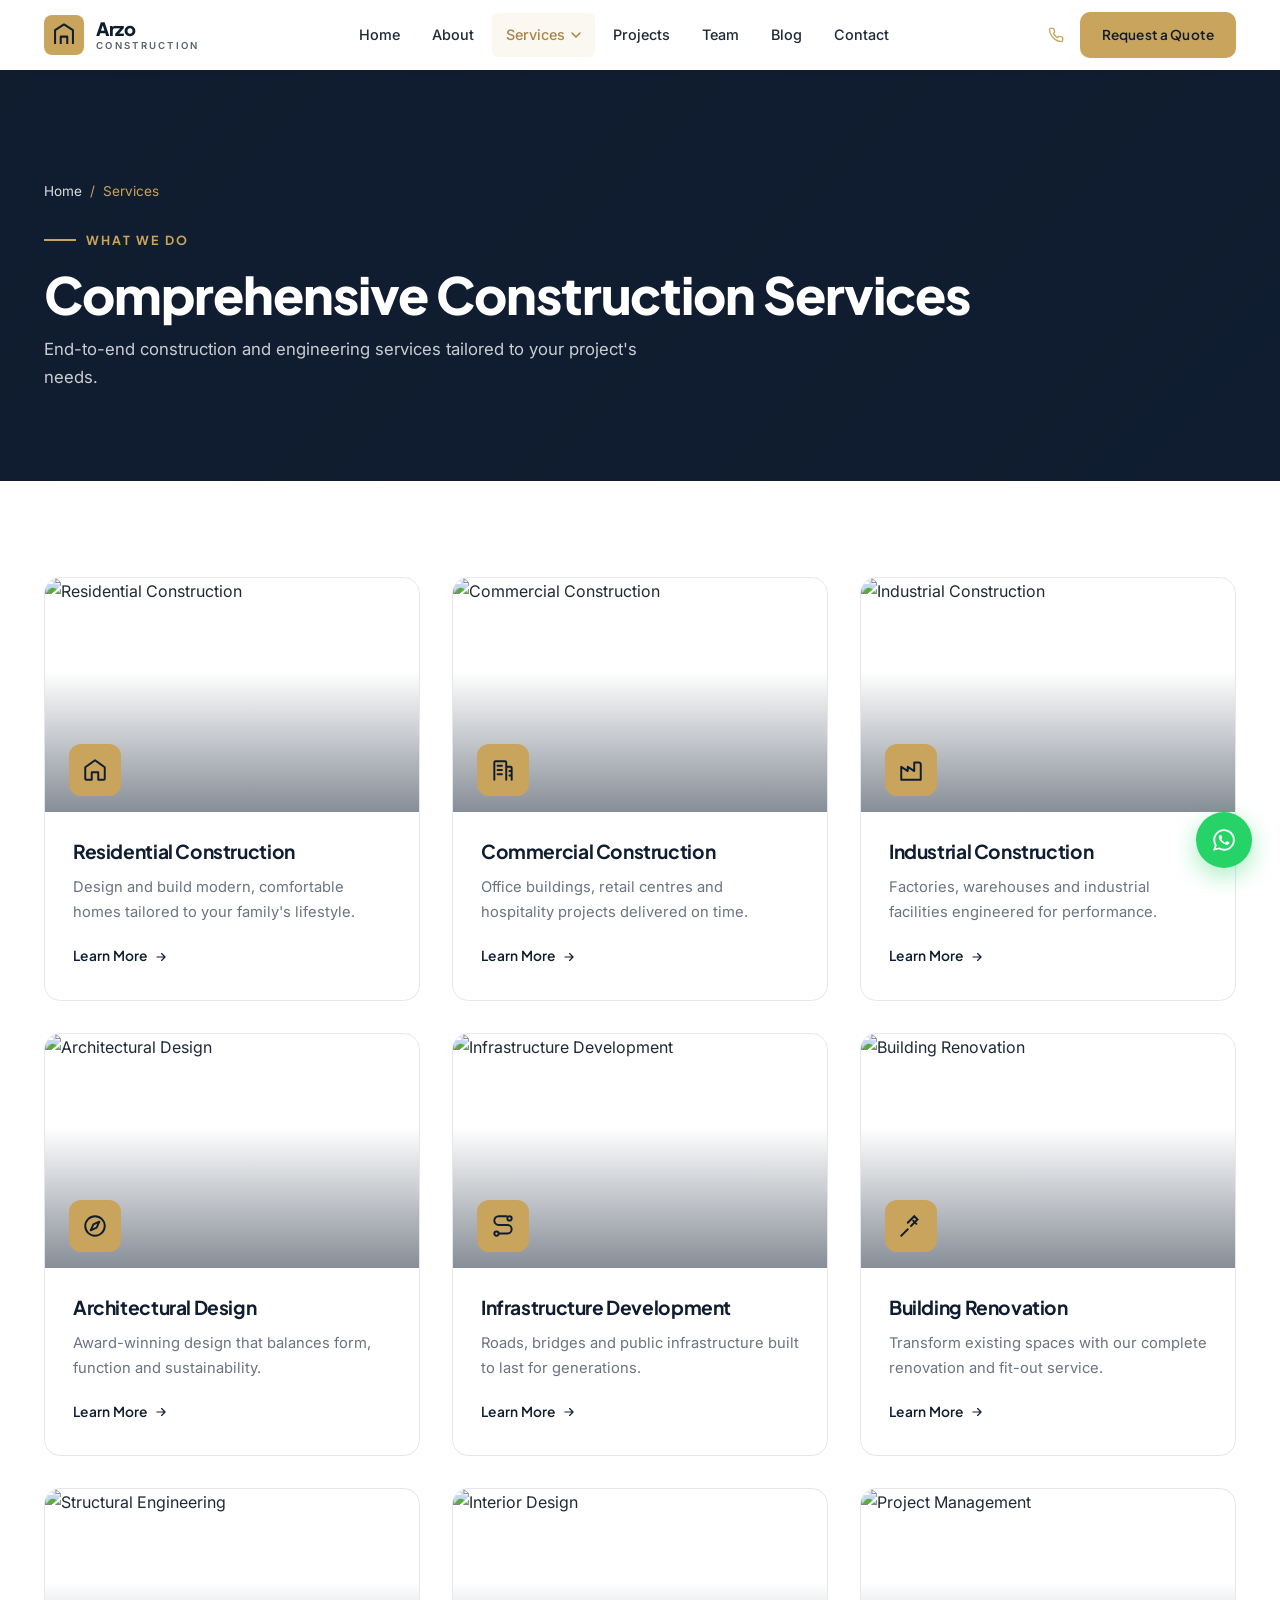
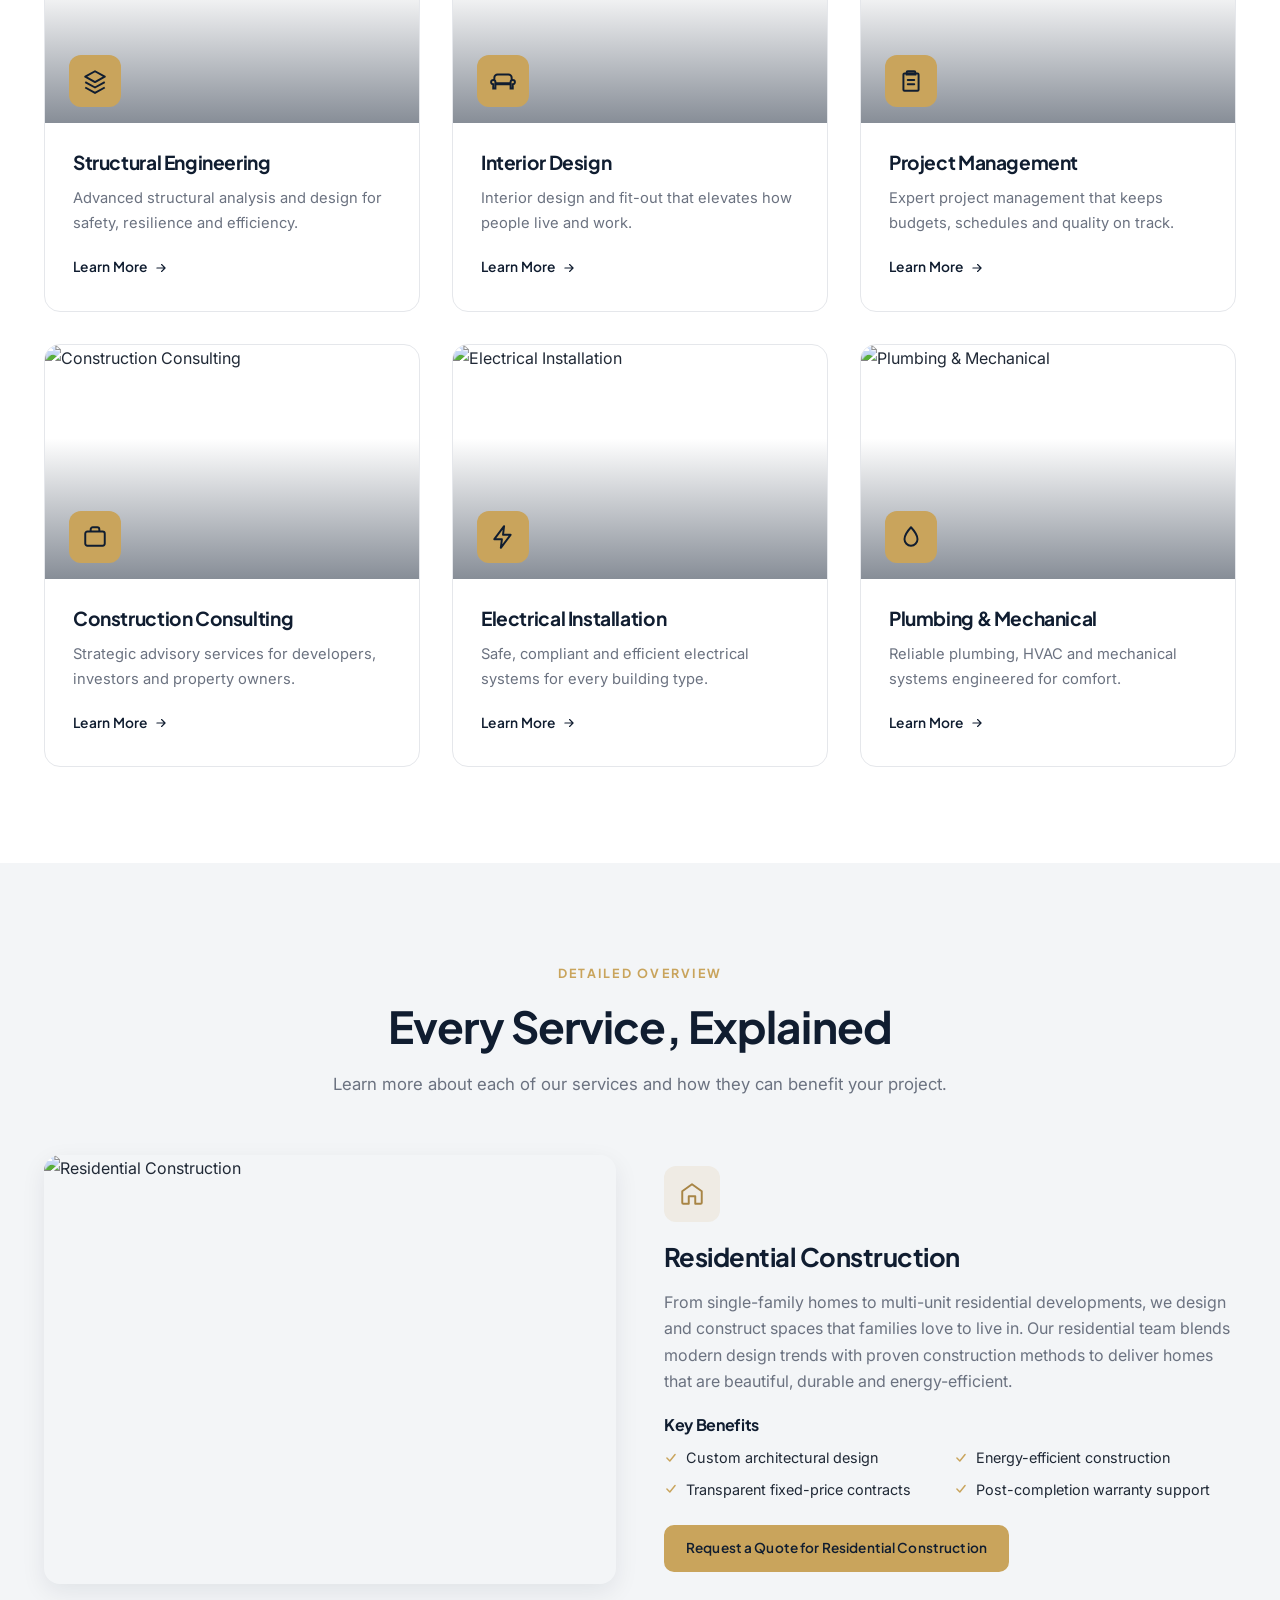
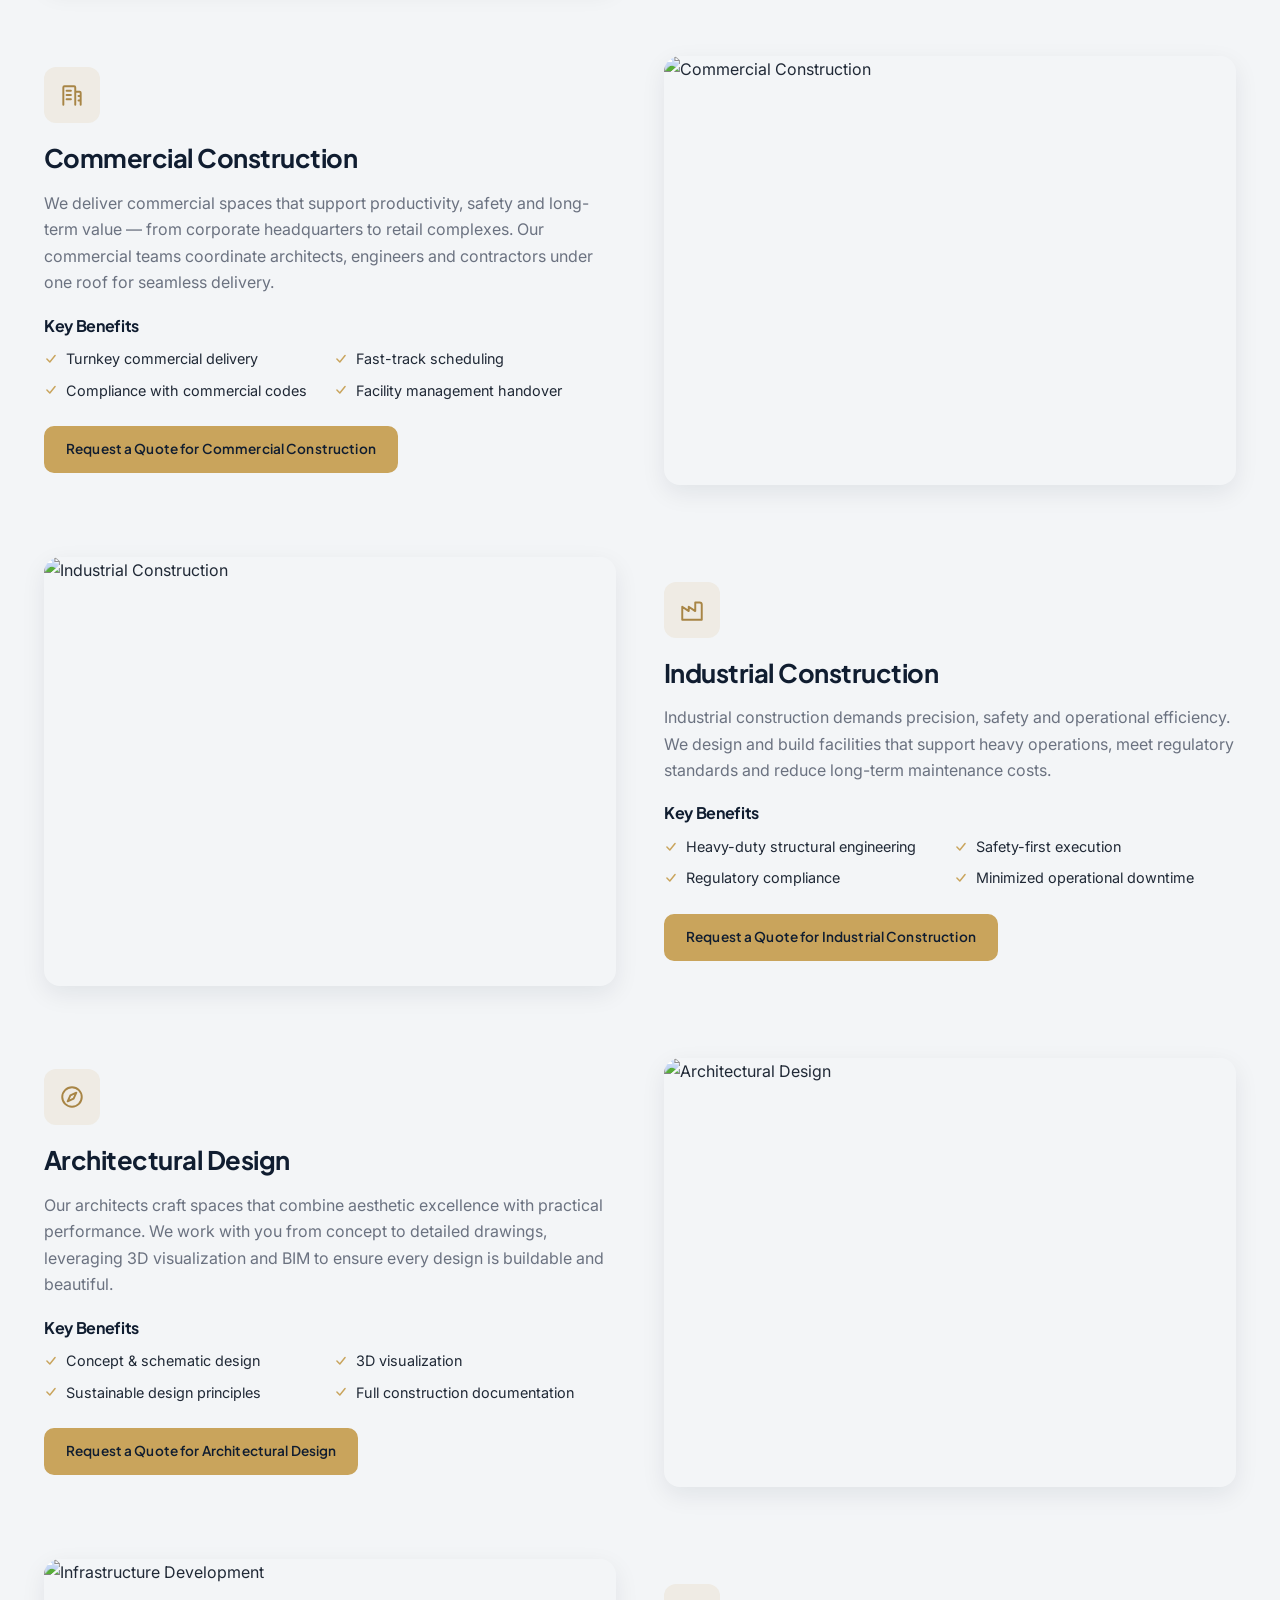
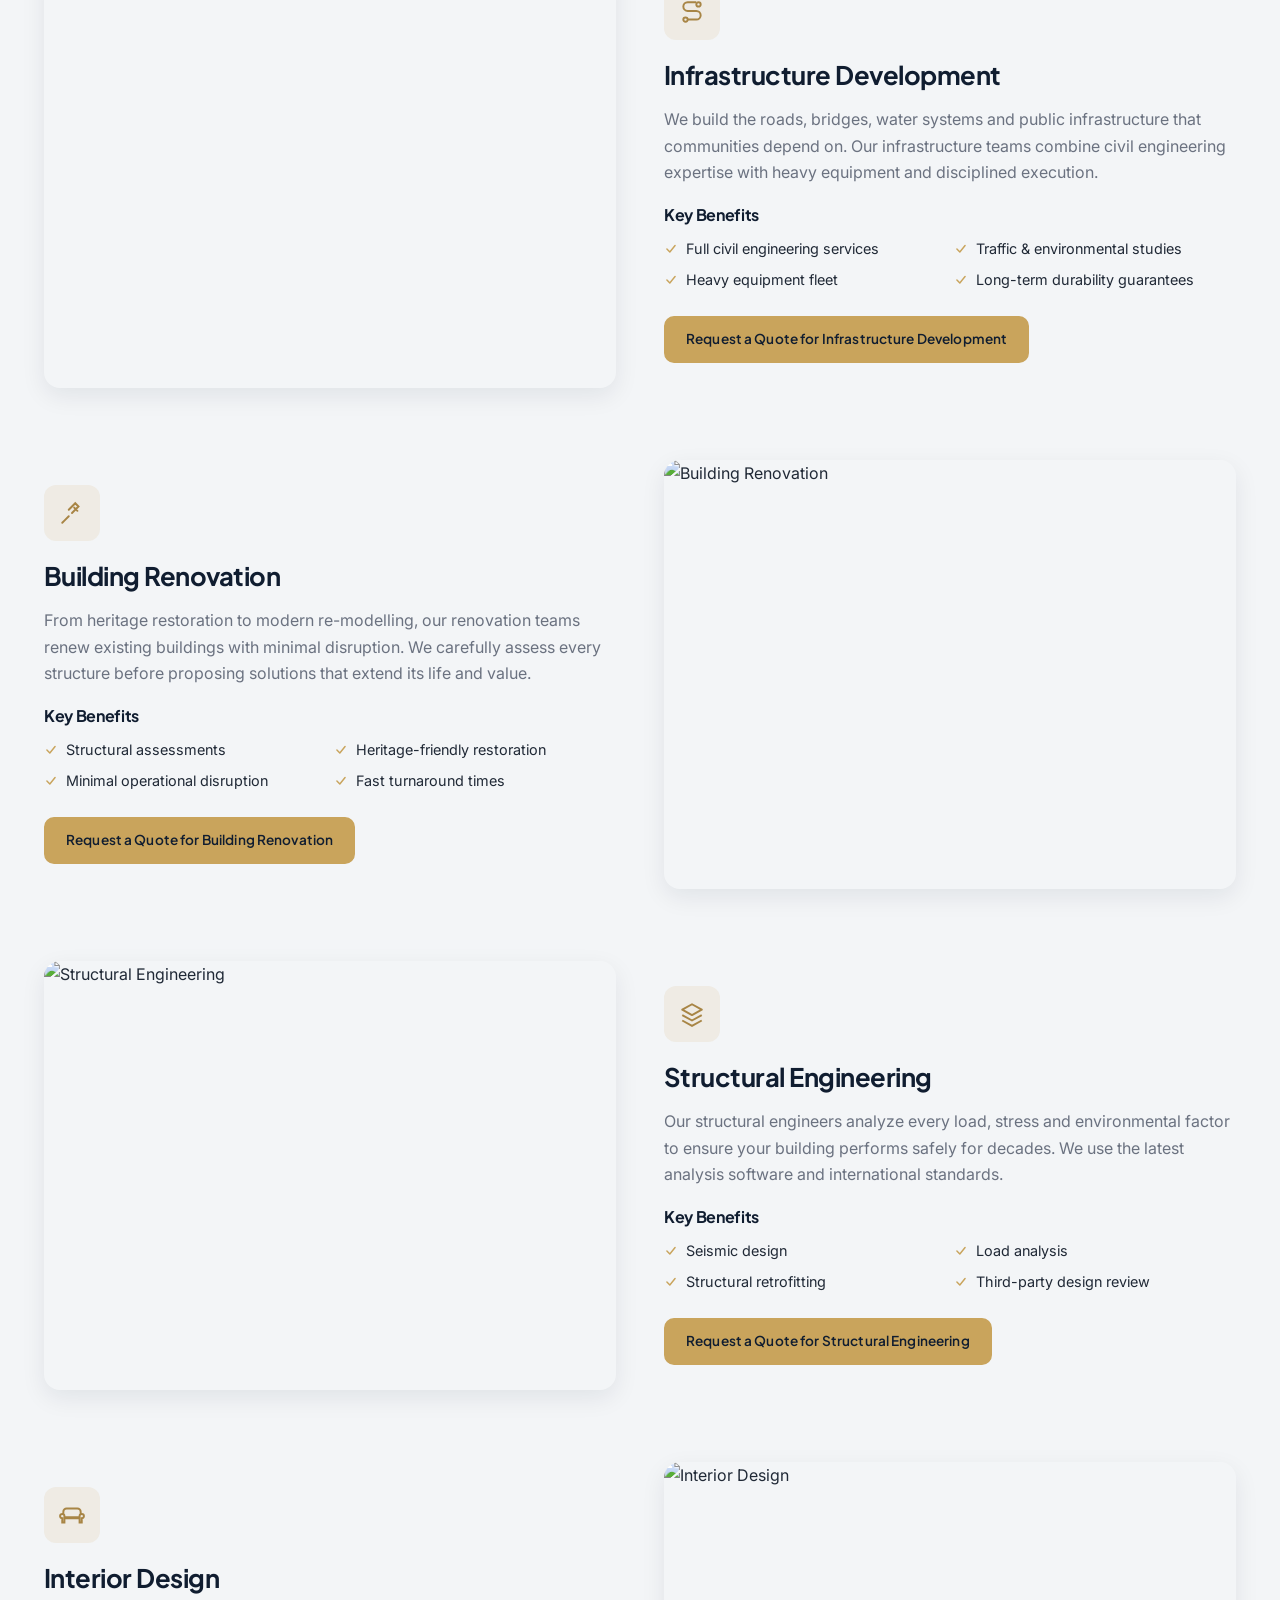
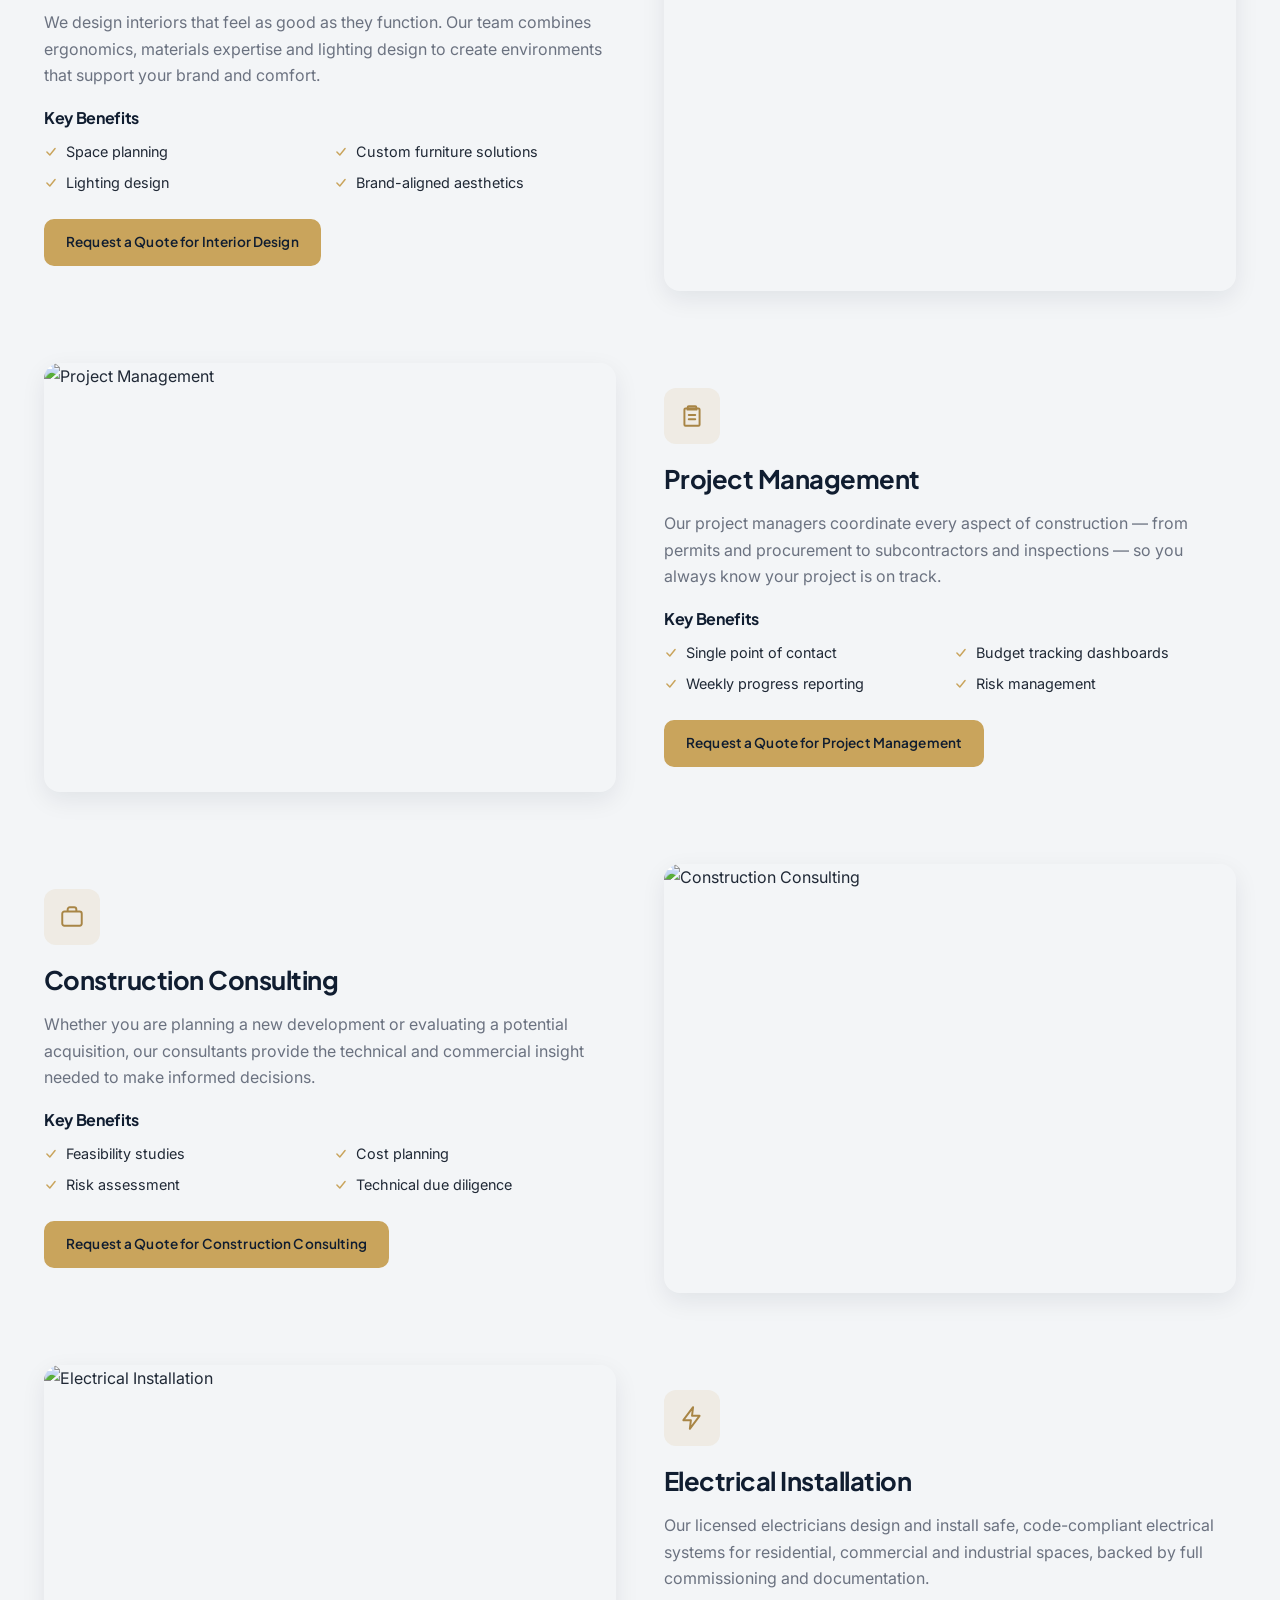
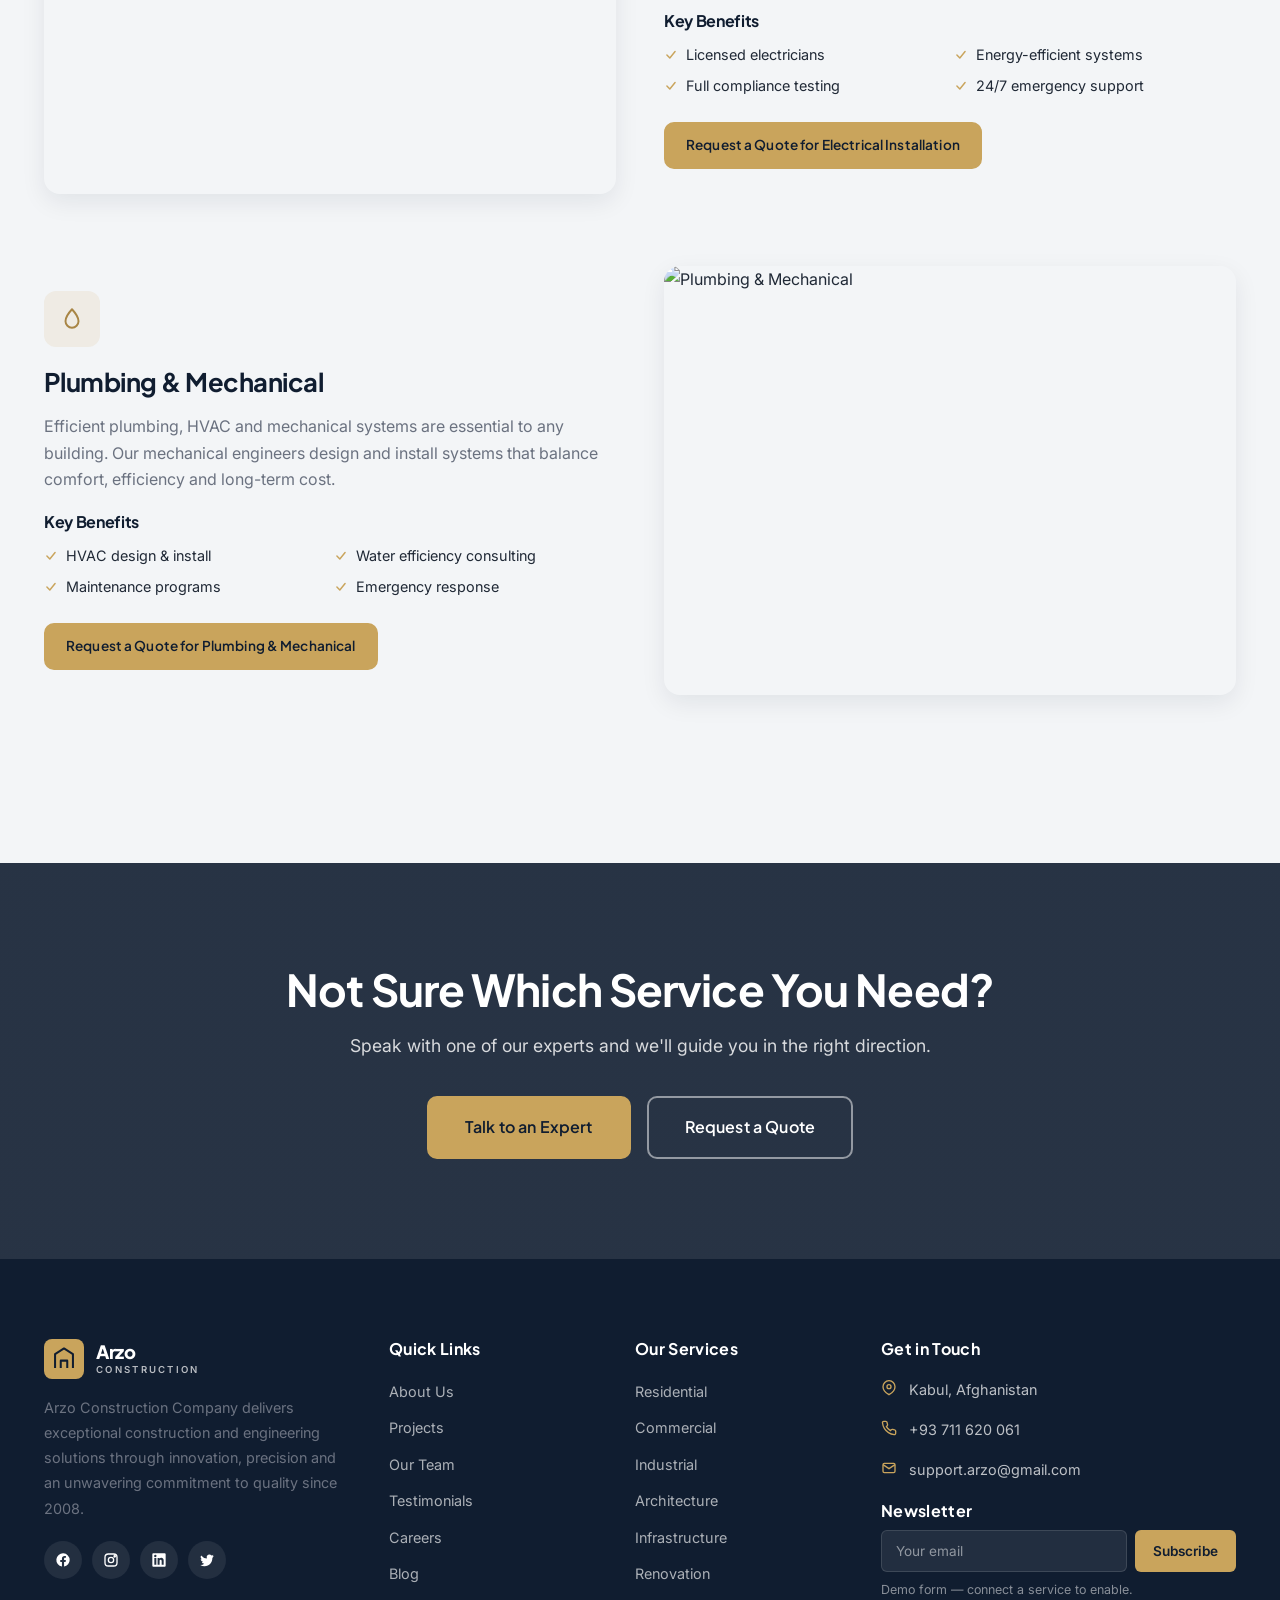
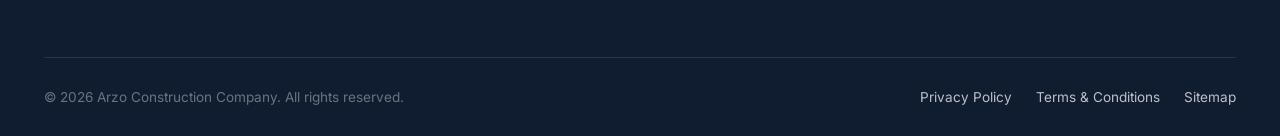
==== services.html @ dbcf7bc2 "Upload website files" ====
<!DOCTYPE html>
<html lang="en">
<head>
<meta charset="UTF-8">
<meta name="viewport" content="width=device-width, initial-scale=1.0">
<title>Services | BuildPro Construction</title>
<meta name="description" content="Explore our comprehensive construction services: residential, commercial, industrial, infrastructure, architecture, engineering and renovation.">
<link rel="canonical" href="https://example.com/services.html">
<link rel="icon" type="image/svg+xml" href="data:image/svg+xml,%3Csvg xmlns='http://www.w3.org/2000/svg' viewBox='0 0 32 32'%3E%3Crect width='32' height='32' fill='%23101D30' rx='6'/%3E%3Cpath d='M6 26V11L16 5l10 6v15' stroke='%23C9A45C' stroke-width='2.5' fill='none'/%3E%3C/svg%3E">
<link rel="preconnect" href="https://fonts.googleapis.com">
<link rel="preconnect" href="https://fonts.gstatic.com" crossorigin>
<link href="https://fonts.googleapis.com/css2?family=Inter:wght@400;500;600;700&family=Plus+Jakarta+Sans:wght@500;600;700;800&display=swap" rel="stylesheet">
<link rel="stylesheet" href="css/style.css">
<link rel="stylesheet" href="css/animations.css">
<link rel="stylesheet" href="css/responsive.css">
</head>
<body data-page="services">
<main>

<section class="page-hero">
  <div class="container">
    <nav class="breadcrumb"><a href="index.html">Home</a> <span>/</span> <span>Services</span></nav>
    <span class="eyebrow" style="color:var(--secondary)">WHAT WE DO</span>
    <h1>Comprehensive Construction Services</h1>
    <p>End-to-end construction and engineering services tailored to your project's needs.</p>
  </div>
</section>

<section class="section">
  <div class="container">
    <div class="services-grid" id="fullServicesGrid"></div>
  </div>
</section>

<section class="section section-light">
  <div class="container">
    <div class="section-head center">
      <span class="eyebrow">Detailed Overview</span>
      <h2>Every Service, Explained</h2>
      <p>Learn more about each of our services and how they can benefit your project.</p>
    </div>
    <div id="detailedServices"></div>
  </div>
</section>

<section class="cta-section">
  <div class="container cta-inner">
    <h2>Not Sure Which Service You Need?</h2>
    <p>Speak with one of our experts and we'll guide you in the right direction.</p>
    <div class="cta-buttons">
      <a href="contact.html" class="btn btn-primary btn-lg">Talk to an Expert</a>
      <a href="quote.html" class="btn btn-outline-light btn-lg">Request a Quote</a>
    </div>
  </div>
</section>

</main>
<script src="js/configuration.js"></script>
<script src="js/components.js"></script>
<script src="js/render.js"></script>
<script src="js/main.js"></script>
<script src="js/forms.js"></script>
<script src="js/projects.js"></script>
<script>
document.addEventListener('DOMContentLoaded', () => {
  renderServices(document.getElementById('fullServicesGrid'), {limit:20});
  const detailed = document.getElementById('detailedServices');
  if(detailed){
    detailed.innerHTML = SERVICES.map((s,i) => `
      <div id="${s.id}" style="display:grid;grid-template-columns:1fr 1fr;gap:48px;align-items:center;margin-bottom:72px;${i%2?'direction:rtl':''}">
        <div style="${i%2?'direction:ltr':''}">
          <img src="${s.image}" alt="${s.title}" style="width:100%;border-radius:var(--r-lg);box-shadow:var(--sh-md);aspect-ratio:4/3;object-fit:cover" loading="lazy">
        </div>
        <div style="${i%2?'direction:ltr':''}">
          <div class="feature-icon" style="margin-bottom:20px">${iconSVG(s.icon,26)}</div>
          <h3 style="font-size:1.6rem;margin-bottom:16px">${s.title}</h3>
          <p style="margin-bottom:20px">${s.long}</p>
          <h4 style="margin-bottom:12px;font-size:1rem">Key Benefits</h4>
          <ul style="margin-bottom:24px;list-style:none;display:grid;grid-template-columns:1fr 1fr;gap:8px">
            ${s.benefits.map(b => `<li style="display:flex;align-items:center;gap:8px;font-size:.9rem;color:var(--text)"><svg width="14" height="14" viewBox="0 0 24 24" fill="none" style="color:var(--secondary);flex-shrink:0"><path d="M5 12l5 5 9-11" stroke="currentColor" stroke-width="2.5" stroke-linecap="round" stroke-linejoin="round"/></svg>${b}</li>`).join('')}
          </ul>
          <a href="quote.html" class="btn btn-primary btn-sm">Request a Quote for ${s.title}</a>
        </div>
      </div>`).join('');
  }
});
</script>
</body>
</html>
---- css/style.css ----
/* ============================================================
   BuildPro Construction — Core Stylesheet
   Developed by Arzo Technology
   ============================================================ */

:root{
  --primary:#101D30; --primary-lt:#1a2d47; --primary-dk:#0a1421;
  --secondary:#C9A45C; --secondary-lt:#d9be85; --secondary-dk:#a88545;
  --white:#fff; --bg-light:#F3F5F7; --bg-dark:#0B1626;
  --text:#202936; --muted:#6B7280; --border:#E5E7EB; --border-dk:rgba(255,255,255,.12);
  --r-sm:6px; --r-md:10px; --r-lg:16px; --r-xl:24px;
  --sh-sm:0 2px 8px rgba(16,29,48,.06);
  --sh-md:0 8px 24px rgba(16,29,48,.08);
  --sh-lg:0 20px 50px rgba(16,29,48,.14);
  --ease:all .3s cubic-bezier(.4,0,.2,1);
  --container:1240px;
  --font-h:'Plus Jakarta Sans',system-ui,sans-serif;
  --font-b:'Inter',system-ui,sans-serif;
}

*,*::before,*::after{box-sizing:border-box;margin:0;padding:0}
html{scroll-behavior:smooth;-webkit-text-size-adjust:100%}
body{
  font-family:var(--font-b);color:var(--text);background:var(--white);
  font-size:16px;line-height:1.65;-webkit-font-smoothing:antialiased;
  overflow-x:hidden;
}
img{max-width:100%;display:block;height:auto}
a{color:inherit;text-decoration:none;transition:var(--ease)}
ul{list-style:none}
button{font-family:inherit;cursor:pointer;border:none;background:none}
input,textarea,select{font-family:inherit;font-size:inherit}
::selection{background:var(--secondary);color:var(--primary)}

h1,h2,h3,h4,h5{font-family:var(--font-h);font-weight:700;line-height:1.2;color:var(--primary);letter-spacing:-.02em}
h1{font-size:clamp(2.2rem,5vw,4rem);font-weight:800;line-height:1.08}
h2{font-size:clamp(1.8rem,3.5vw,2.75rem)}
h3{font-size:clamp(1.2rem,2vw,1.5rem)}
h4{font-size:1.1rem}
p{color:var(--muted)}

.container{width:100%;max-width:var(--container);margin:0 auto;padding:0 24px}
.section{padding:96px 0}
.section-sm{padding:64px 0}
.section-dark{background:var(--primary);color:#fff}
.section-dark h1,.section-dark h2,.section-dark h3,.section-dark h4{color:#fff}
.section-dark p{color:rgba(255,255,255,.72)}
.section-light{background:var(--bg-light)}

/* --- Section Heading --- */
.section-head{max-width:720px;margin-bottom:56px}
.section-head.center{margin-left:auto;margin-right:auto;text-align:center}
.eyebrow{
  display:inline-flex;align-items:center;gap:10px;
  font-family:var(--font-h);font-size:.78rem;font-weight:700;
  letter-spacing:.18em;text-transform:uppercase;color:var(--secondary);
  margin-bottom:16px;
}
.eyebrow::before{content:"";width:32px;height:2px;background:var(--secondary)}
.section-head.center .eyebrow::before{display:none}
.section-head h2{margin-bottom:18px}
.section-head p{font-size:1.05rem;max-width:620px}
.section-head.center p{margin-left:auto;margin-right:auto}

/* --- Buttons --- */
.btn{
  display:inline-flex;align-items:center;justify-content:center;gap:10px;
  padding:14px 28px;font-family:var(--font-h);font-weight:600;font-size:.92rem;
  border-radius:var(--r-md);transition:var(--ease);
  white-space:nowrap;letter-spacing:.01em;cursor:pointer;
  border:2px solid transparent;position:relative;overflow:hidden;
}
.btn svg{transition:var(--ease)}
.btn:hover svg{transform:translateX(3px)}
.btn-primary{background:var(--secondary);color:var(--primary);border-color:var(--secondary)}
.btn-primary:hover{background:var(--secondary-lt);border-color:var(--secondary-lt);transform:translateY(-2px);box-shadow:0 10px 24px rgba(201,164,92,.35)}
.btn-outline{background:transparent;color:var(--primary);border-color:var(--primary)}
.btn-outline:hover{background:var(--primary);color:#fff;transform:translateY(-2px)}
.btn-outline-light{background:transparent;color:#fff;border-color:rgba(255,255,255,.5)}
.btn-outline-light:hover{background:#fff;color:var(--primary);border-color:#fff}
.btn-dark{background:var(--primary);color:#fff}
.btn-dark:hover{background:var(--primary-lt);transform:translateY(-2px);box-shadow:var(--sh-md)}
.btn-sm{padding:10px 20px;font-size:.85rem}
.btn-lg{padding:16px 36px;font-size:1rem}

/* --- HEADER --- */
.site-header{
  position:fixed;top:0;left:0;right:0;z-index:1000;
  padding:20px 0;transition:var(--ease);
  background:transparent;
}
.site-header.scrolled{background:var(--white);padding:12px 0;box-shadow:var(--sh-sm)}
.site-header.solid{background:var(--white);padding:12px 0;box-shadow:var(--sh-sm)}
.header-inner{display:flex;align-items:center;justify-content:space-between;gap:32px}

.brand{display:flex;align-items:center;gap:12px;flex-shrink:0}
.brand-mark{width:40px;height:40px;display:grid;place-items:center;background:var(--secondary);color:var(--primary);border-radius:8px;flex-shrink:0}
.brand-text{display:flex;flex-direction:column;line-height:1.1;color:#fff}
.scrolled .brand-text,.solid .brand-text{color:var(--primary)}
.brand-text strong{font-family:var(--font-h);font-weight:800;font-size:1.15rem;letter-spacing:-.02em}
.brand-text em{font-style:normal;font-size:.6rem;letter-spacing:.24em;font-weight:600;opacity:.7;margin-top:2px}

.main-nav ul{display:flex;align-items:center;gap:4px}
.main-nav a{
  display:flex;align-items:center;gap:6px;
  padding:10px 14px;font-size:.9rem;font-weight:500;color:#fff;
  border-radius:var(--r-sm);transition:var(--ease);
}
.scrolled .main-nav a,.solid .main-nav a{color:var(--text)}
.main-nav a:hover,.main-nav a.active{color:var(--secondary)}
.scrolled .main-nav a:hover,.scrolled .main-nav a.active,
.solid .main-nav a:hover,.solid .main-nav a.active{color:var(--secondary-dk);background:rgba(201,164,92,.08)}

.has-dropdown{position:relative}
.dropdown{
  position:absolute;top:100%;left:0;min-width:220px;background:var(--white);
  border-radius:var(--r-md);box-shadow:var(--sh-lg);padding:10px;
  opacity:0;visibility:hidden;transform:translateY(8px);transition:var(--ease);
  border:1px solid var(--border);
}
.has-dropdown:hover .dropdown{opacity:1;visibility:visible;transform:translateY(0)}
.dropdown a{color:var(--text);padding:10px 14px;border-radius:var(--r-sm);font-size:.88rem}
.dropdown a:hover{background:var(--bg-light);color:var(--secondary-dk)}

.header-actions{display:flex;align-items:center;gap:16px}
.header-phone{
  display:flex;align-items:center;gap:8px;font-size:.85rem;font-weight:600;
  color:#fff;padding:8px 0;
}
.scrolled .header-phone,.solid .header-phone{color:var(--primary)}
.header-phone svg{color:var(--secondary)}
.header-phone span{display:none}

.nav-toggle{
  display:none;width:44px;height:44px;flex-direction:column;justify-content:center;
  align-items:center;gap:5px;border-radius:var(--r-sm);
}
.nav-toggle span{
  width:22px;height:2px;background:#fff;border-radius:2px;
  transition:var(--ease);transform-origin:center;
}
.scrolled .nav-toggle span,.solid .nav-toggle span{background:var(--primary)}
.nav-toggle.active span:nth-child(1){transform:translateY(7px) rotate(45deg)}
.nav-toggle.active span:nth-child(2){opacity:0}
.nav-toggle.active span:nth-child(3){transform:translateY(-7px) rotate(-45deg)}

/* --- HERO --- */
.hero{
  position:relative;min-height:100vh;display:flex;align-items:center;
  padding:140px 0 90px;overflow:hidden;color:#fff;
}
.hero::before{
  content:"";position:absolute;inset:0;
  background:linear-gradient(180deg,rgba(16,29,48,.78) 0%,rgba(16,29,48,.55) 50%,rgba(16,29,48,.88) 100%);
  z-index:1;
}
.hero-bg{position:absolute;inset:0;z-index:0}
.hero-bg img{width:100%;height:100%;object-fit:cover;object-position:center}
.hero-content{position:relative;z-index:2;max-width:820px}
.hero .eyebrow{color:var(--secondary)}
.hero .eyebrow::before{background:var(--secondary)}
.hero h1{color:#fff;margin-bottom:24px}
.hero h1 span{color:var(--secondary)}
.hero p{color:rgba(255,255,255,.82);font-size:1.12rem;max-width:620px;margin-bottom:36px}
.hero-cta{display:flex;flex-wrap:wrap;gap:16px;margin-bottom:56px}
.hero-badges{
  display:flex;flex-wrap:wrap;gap:36px;padding-top:36px;
  border-top:1px solid rgba(255,255,255,.18);
}
.hero-badge{display:flex;flex-direction:column;gap:4px}
.hero-badge strong{font-family:var(--font-h);font-size:1.65rem;font-weight:800;color:var(--secondary)}
.hero-badge span{font-size:.82rem;color:rgba(255,255,255,.72);letter-spacing:.04em}

/* --- INNER PAGE HERO --- */
.page-hero{
  position:relative;padding:180px 0 90px;color:#fff;
  background:var(--primary);overflow:hidden;
}
.page-hero::before{
  content:"";position:absolute;inset:0;
  background:linear-gradient(135deg,rgba(16,29,48,.94),rgba(16,29,48,.78)),
             url("https://images.unsplash.com/photo-1541888946425-d81bb19240f5?auto=format&fit=crop&w=1920&q=80");
  background-size:cover;background-position:center;z-index:0;
}
.page-hero .container{position:relative;z-index:1}
.page-hero h1{color:#fff;font-size:clamp(2rem,4vw,3.25rem);margin-bottom:14px}
.page-hero p{color:rgba(255,255,255,.78);max-width:620px;font-size:1.05rem}
.breadcrumb{display:flex;flex-wrap:wrap;gap:8px;font-size:.85rem;margin-bottom:20px;color:rgba(255,255,255,.65)}
.breadcrumb a{color:rgba(255,255,255,.85)}
.breadcrumb a:hover{color:var(--secondary)}
.breadcrumb span{color:var(--secondary)}

/* --- ABOUT / INTRO --- */
.about-grid{display:grid;grid-template-columns:1fr 1fr;gap:72px;align-items:center}
.about-media{position:relative}
.about-media img{width:100%;border-radius:var(--r-lg);box-shadow:var(--sh-lg);aspect-ratio:4/5;object-fit:cover}
.about-media .float-card{
  position:absolute;bottom:-32px;right:-24px;background:var(--secondary);color:var(--primary);
  padding:24px 28px;border-radius:var(--r-md);box-shadow:var(--sh-lg);min-width:200px;
}
.about-media .float-card strong{display:block;font-family:var(--font-h);font-size:2.4rem;font-weight:800;line-height:1}
.about-media .float-card span{font-size:.82rem;font-weight:600;letter-spacing:.04em;margin-top:4px;display:block}
.about-body h2{margin-bottom:20px}
.about-body p{margin-bottom:18px}
.about-highlights{display:grid;grid-template-columns:1fr 1fr;gap:16px;margin:28px 0 32px}
.about-highlight{display:flex;align-items:center;gap:12px;font-size:.92rem;font-weight:500;color:var(--text)}
.about-highlight svg{color:var(--secondary);flex-shrink:0}

/* --- STATS --- */
.stats-grid{display:grid;grid-template-columns:repeat(4,1fr);gap:32px;text-align:center}
.stat{padding:32px 16px;position:relative}
.stat:not(:last-child)::after{
  content:"";position:absolute;right:-16px;top:20%;height:60%;width:1px;background:var(--border-dk);
}
.stat strong{
  display:block;font-family:var(--font-h);font-size:clamp(2.4rem,4vw,3.5rem);
  font-weight:800;color:var(--secondary);line-height:1;margin-bottom:10px;letter-spacing:-.02em;
}
.stat span{font-size:.9rem;color:rgba(255,255,255,.72);font-weight:500;letter-spacing:.02em}

/* --- SERVICE CARD --- */
.services-grid{display:grid;grid-template-columns:repeat(3,1fr);gap:32px}
.service-card{
  background:#fff;border-radius:var(--r-lg);overflow:hidden;
  border:1px solid var(--border);transition:var(--ease);position:relative;
  display:flex;flex-direction:column;
}
.service-card:hover{transform:translateY(-6px);box-shadow:var(--sh-lg);border-color:transparent}
.service-card-img{aspect-ratio:16/10;overflow:hidden;position:relative}
.service-card-img img{width:100%;height:100%;object-fit:cover;transition:transform .6s ease}
.service-card:hover .service-card-img img{transform:scale(1.06)}
.service-card-img::after{
  content:"";position:absolute;inset:0;
  background:linear-gradient(180deg,transparent 40%,rgba(16,29,48,.5));
}
.service-icon{
  position:absolute;bottom:16px;left:24px;width:52px;height:52px;
  background:var(--secondary);color:var(--primary);border-radius:12px;
  display:grid;place-items:center;z-index:1;
}
.service-card-body{padding:28px 28px 32px;flex:1;display:flex;flex-direction:column}
.service-card h3{font-size:1.2rem;margin-bottom:12px}
.service-card p{font-size:.92rem;line-height:1.7;margin-bottom:20px;flex:1}
.service-link{
  display:inline-flex;align-items:center;gap:6px;font-family:var(--font-h);
  font-size:.86rem;font-weight:600;color:var(--primary);letter-spacing:.02em;
}
.service-link svg{transition:var(--ease)}
.service-link:hover{color:var(--secondary-dk)}
.service-link:hover svg{transform:translateX(4px)}

/* --- PROJECT CARDS --- */
.projects-grid{display:grid;grid-template-columns:repeat(3,1fr);gap:28px}
.project-card{
  position:relative;border-radius:var(--r-lg);overflow:hidden;
  aspect-ratio:4/5;cursor:pointer;isolation:isolate;
}
.project-card img{width:100%;height:100%;object-fit:cover;transition:transform .7s ease}
.project-card:hover img{transform:scale(1.05)}
.project-card::after{
  content:"";position:absolute;inset:0;
  background:linear-gradient(180deg,transparent 40%,rgba(16,29,48,.05) 55%,rgba(16,29,48,.95) 100%);
  z-index:1;
}
.project-card-body{
  position:absolute;left:0;right:0;bottom:0;padding:28px;z-index:2;
  color:#fff;transform:translateY(0);transition:var(--ease);
}
.project-card .pcat{
  display:inline-block;font-size:.72rem;letter-spacing:.16em;text-transform:uppercase;
  font-weight:600;color:var(--secondary);margin-bottom:10px;
}
.project-card h3{color:#fff;font-size:1.25rem;margin-bottom:8px}
.project-card .pmeta{
  display:flex;gap:16px;font-size:.82rem;color:rgba(255,255,255,.72);
  margin-bottom:16px;flex-wrap:wrap;
}
.project-card .pmeta span{display:flex;align-items:center;gap:6px}
.project-card .pview{
  display:inline-flex;align-items:center;gap:8px;
  font-family:var(--font-h);font-weight:600;font-size:.86rem;color:#fff;
  border-bottom:1px solid rgba(255,255,255,.3);padding-bottom:4px;
  transition:var(--ease);
}
.project-card:hover .pview{color:var(--secondary);border-color:var(--secondary)}

/* Filters */
.filters{display:flex;flex-wrap:wrap;gap:10px;justify-content:center;margin-bottom:48px}
.filter-btn{
  padding:10px 22px;font-family:var(--font-h);font-weight:600;font-size:.85rem;
  border-radius:30px;color:var(--muted);background:var(--bg-light);
  border:1px solid transparent;transition:var(--ease);
}
.filter-btn:hover{background:#fff;color:var(--primary);border-color:var(--border)}
.filter-btn.active{background:var(--primary);color:#fff;border-color:var(--primary)}

/* --- WHY CHOOSE US --- */
.features-grid{display:grid;grid-template-columns:repeat(3,1fr);gap:28px}
.feature{
  padding:36px;background:#fff;border-radius:var(--r-lg);
  border:1px solid var(--border);transition:var(--ease);
}
.feature:hover{box-shadow:var(--sh-md);border-color:transparent;transform:translateY(-4px)}
.feature-icon{
  width:56px;height:56px;border-radius:12px;
  background:rgba(201,164,92,.12);color:var(--secondary-dk);
  display:grid;place-items:center;margin-bottom:20px;
}
.feature h3{font-size:1.15rem;margin-bottom:10px}
.feature p{font-size:.92rem;line-height:1.7}

/* --- PROCESS TIMELINE --- */
.process-timeline{display:grid;grid-template-columns:repeat(5,1fr);gap:24px;position:relative}
.process-timeline::before{
  content:"";position:absolute;top:32px;left:6%;right:6%;height:2px;
  background:linear-gradient(90deg,var(--border) 0%,var(--secondary) 50%,var(--border) 100%);
}
.step{text-align:center;position:relative;padding-top:0}
.step-num{
  width:64px;height:64px;border-radius:50%;background:#fff;color:var(--primary);
  display:grid;place-items:center;font-family:var(--font-h);font-weight:800;font-size:1.3rem;
  margin:0 auto 20px;position:relative;z-index:1;
  border:2px solid var(--secondary);box-shadow:0 0 0 6px #fff;
}
.step h4{font-size:1rem;margin-bottom:8px}
.step p{font-size:.85rem;line-height:1.65}

/* --- HIGHLIGHT --- */
.highlight{position:relative;min-height:520px;display:flex;align-items:center;color:#fff;overflow:hidden}
.highlight::before{
  content:"";position:absolute;inset:0;
  background:linear-gradient(90deg,rgba(16,29,48,.92) 0%,rgba(16,29,48,.6) 60%,rgba(16,29,48,.3) 100%);
  z-index:1;
}
.highlight img{position:absolute;inset:0;width:100%;height:100%;object-fit:cover;z-index:0}
.highlight-inner{position:relative;z-index:2;max-width:640px;padding:80px 0}
.highlight h2{color:#fff;margin-bottom:18px}
.highlight p{color:rgba(255,255,255,.82);margin-bottom:28px;font-size:1.05rem}
.highlight-meta{display:flex;flex-wrap:wrap;gap:32px;margin-bottom:32px}
.highlight-meta div span{display:block;font-size:.75rem;letter-spacing:.14em;text-transform:uppercase;color:var(--secondary);margin-bottom:4px;font-weight:600}
.highlight-meta div strong{color:#fff;font-family:var(--font-h);font-size:1rem}

/* --- TESTIMONIALS --- */
.testimonials-grid{display:grid;grid-template-columns:repeat(3,1fr);gap:28px}
.testimonial{
  background:#fff;padding:36px 32px;border-radius:var(--r-lg);
  border:1px solid var(--border);position:relative;transition:var(--ease);
}
.testimonial:hover{box-shadow:var(--sh-md);border-color:transparent;transform:translateY(-4px)}
.testimonial .quote-mark{
  font-family:Georgia,serif;font-size:5rem;line-height:.8;color:var(--secondary);
  opacity:.25;position:absolute;top:16px;right:24px;
}
.stars{display:flex;gap:3px;color:var(--secondary);margin-bottom:16px}
.testimonial p{color:var(--text);font-size:.98rem;line-height:1.75;margin-bottom:24px;font-style:italic}
.testimonial-author{display:flex;align-items:center;gap:14px;padding-top:20px;border-top:1px solid var(--border)}
.testimonial-author img{width:52px;height:52px;border-radius:50%;object-fit:cover}
.testimonial-author strong{display:block;font-family:var(--font-h);color:var(--primary);font-size:.95rem}
.testimonial-author span{font-size:.8rem;color:var(--muted)}

/* --- CTA --- */
.cta-section{
  position:relative;padding:100px 0;text-align:center;color:#fff;overflow:hidden;
}
.cta-section::before{
  content:"";position:absolute;inset:0;
  background:linear-gradient(rgba(16,29,48,.9),rgba(16,29,48,.9)),
             url("https://images.unsplash.com/photo-1504307651254-35680f356dfd?auto=format&fit=crop&w=1920&q=80");
  background-size:cover;background-position:center;z-index:0;
}
.cta-inner{position:relative;z-index:1;max-width:760px;margin:0 auto}
.cta-section h2{color:#fff;margin-bottom:16px;font-size:clamp(1.8rem,3.5vw,2.75rem)}
.cta-section p{color:rgba(255,255,255,.82);margin-bottom:36px;font-size:1.1rem}
.cta-buttons{display:flex;gap:16px;justify-content:center;flex-wrap:wrap}

/* --- BLOG CARDS --- */
.blog-grid{display:grid;grid-template-columns:repeat(3,1fr);gap:28px}
.blog-card{
  background:#fff;border-radius:var(--r-lg);overflow:hidden;
  border:1px solid var(--border);transition:var(--ease);display:flex;flex-direction:column;
}
.blog-card:hover{transform:translateY(-5px);box-shadow:var(--sh-md);border-color:transparent}
.blog-card-img{aspect-ratio:16/10;overflow:hidden}
.blog-card-img img{width:100%;height:100%;object-fit:cover;transition:transform .6s ease}
.blog-card:hover .blog-card-img img{transform:scale(1.05)}
.blog-card-body{padding:24px;display:flex;flex-direction:column;flex:1}
.blog-meta{display:flex;align-items:center;gap:12px;font-size:.78rem;color:var(--muted);margin-bottom:12px;flex-wrap:wrap}
.blog-meta .cat{color:var(--secondary-dk);font-weight:600;letter-spacing:.06em;text-transform:uppercase}
.blog-meta .dot{width:3px;height:3px;background:var(--muted);border-radius:50%}
.blog-card h3{font-size:1.12rem;margin-bottom:12px;line-height:1.4}
.blog-card h3 a:hover{color:var(--secondary-dk)}
.blog-card p{font-size:.9rem;line-height:1.65;margin-bottom:16px;flex:1}

/* --- TEAM --- */
.team-grid{display:grid;grid-template-columns:repeat(3,1fr);gap:32px}
.team-card{background:#fff;border-radius:var(--r-lg);overflow:hidden;border:1px solid var(--border);transition:var(--ease)}
.team-card:hover{transform:translateY(-5px);box-shadow:var(--sh-lg);border-color:transparent}
.team-img{aspect-ratio:1/1;overflow:hidden;position:relative}
.team-img img{width:100%;height:100%;object-fit:cover;transition:transform .6s ease}
.team-card:hover .team-img img{transform:scale(1.05)}
.team-img .social-overlay{
  position:absolute;inset:0;background:rgba(16,29,48,.85);
  display:flex;align-items:center;justify-content:center;gap:12px;
  opacity:0;transition:var(--ease);
}
.team-card:hover .social-overlay{opacity:1}
.social-overlay a{
  width:42px;height:42px;border-radius:50%;background:var(--secondary);
  display:grid;place-items:center;color:var(--primary);transition:var(--ease);
}
.social-overlay a:hover{background:#fff;transform:translateY(-3px)}
.team-body{padding:24px;text-align:center}
.team-body h3{font-size:1.15rem;margin-bottom:4px}
.team-body .role{font-size:.82rem;color:var(--secondary-dk);font-weight:600;letter-spacing:.06em;text-transform:uppercase;margin-bottom:12px;display:block}
.team-body p{font-size:.88rem;line-height:1.6}

/* --- FAQ --- */
.faq-list{max-width:860px;margin:0 auto}
.faq-item{
  background:#fff;border:1px solid var(--border);border-radius:var(--r-md);
  margin-bottom:14px;overflow:hidden;transition:var(--ease);
}
.faq-item[open]{border-color:var(--secondary);box-shadow:var(--sh-sm)}
.faq-item summary{
  padding:22px 28px;font-family:var(--font-h);font-weight:600;font-size:1rem;
  color:var(--primary);cursor:pointer;display:flex;justify-content:space-between;
  align-items:center;gap:20px;list-style:none;transition:var(--ease);
}
.faq-item summary::-webkit-details-marker{display:none}
.faq-item summary::after{
  content:"+";font-size:1.5rem;color:var(--secondary);font-weight:400;
  transition:var(--ease);flex-shrink:0;
}
.faq-item[open] summary::after{transform:rotate(45deg)}
.faq-item summary:hover{color:var(--secondary-dk)}
.faq-answer{padding:0 28px 24px;font-size:.94rem;line-height:1.75;color:var(--muted)}

/* --- CONTACT --- */
.contact-grid{display:grid;grid-template-columns:1fr 1.3fr;gap:56px}
.contact-info-card{
  background:var(--primary);color:#fff;padding:48px;border-radius:var(--r-lg);
}
.contact-info-card h3{color:#fff;margin-bottom:12px;font-size:1.4rem}
.contact-info-card>p{color:rgba(255,255,255,.72);margin-bottom:32px;font-size:.95rem}
.contact-item{display:flex;gap:16px;margin-bottom:24px}
.contact-item .ci-icon{
  width:44px;height:44px;border-radius:10px;background:rgba(201,164,92,.15);
  color:var(--secondary);display:grid;place-items:center;flex-shrink:0;
}
.contact-item strong{display:block;font-family:var(--font-h);color:#fff;font-size:.85rem;letter-spacing:.08em;text-transform:uppercase;margin-bottom:4px}
.contact-item a,.contact-item span{color:rgba(255,255,255,.85);font-size:.95rem}
.contact-item a:hover{color:var(--secondary)}
.contact-socials{display:flex;gap:10px;margin-top:32px;padding-top:32px;border-top:1px solid rgba(255,255,255,.15)}
.contact-socials a{
  width:40px;height:40px;border-radius:50%;background:rgba(255,255,255,.08);
  display:grid;place-items:center;color:#fff;transition:var(--ease);
}
.contact-socials a:hover{background:var(--secondary);color:var(--primary)}

/* --- FORMS --- */
.form-card{background:#fff;padding:44px;border-radius:var(--r-lg);border:1px solid var(--border);box-shadow:var(--sh-sm)}
.form-row{display:grid;grid-template-columns:1fr 1fr;gap:20px;margin-bottom:20px}
.form-group{margin-bottom:20px;position:relative}
.form-group label{
  display:block;font-family:var(--font-h);font-size:.82rem;font-weight:600;
  color:var(--primary);margin-bottom:8px;letter-spacing:.02em;
}
.form-group label .req{color:#d33}
.form-control{
  width:100%;padding:14px 16px;border:1px solid var(--border);border-radius:var(--r-sm);
  background:#fff;color:var(--text);font-size:.94rem;transition:var(--ease);
}
.form-control:focus{outline:none;border-color:var(--secondary);box-shadow:0 0 0 3px rgba(201,164,92,.15)}
.form-control.error{border-color:#d33}
.form-control::placeholder{color:#9ca3af}
textarea.form-control{resize:vertical;min-height:120px}
select.form-control{appearance:none;background-image:url("data:image/svg+xml;utf8,<svg xmlns='http://www.w3.org/2000/svg' width='12' height='8' viewBox='0 0 12 8' fill='none'><path d='M1 1l5 5 5-5' stroke='%236B7280' stroke-width='1.8' stroke-linecap='round'/></svg>");background-repeat:no-repeat;background-position:right 16px center;padding-right:40px}
.error-msg{display:none;color:#d33;font-size:.78rem;margin-top:6px}
.error-msg.show{display:block}
.form-note{
  font-size:.82rem;color:var(--muted);margin-bottom:20px;padding:14px 16px;
  background:rgba(201,164,92,.08);border-left:3px solid var(--secondary);border-radius:var(--r-sm);
}
.form-success{
  padding:16px 20px;border-radius:var(--r-sm);margin-bottom:20px;
  background:#ecfdf5;color:#065f46;border:1px solid #a7f3d0;font-size:.9rem;display:none;
}
.form-success.show{display:block}
.form-error-box{
  padding:16px 20px;border-radius:var(--r-sm);margin-bottom:20px;
  background:#fef2f2;color:#991b1b;border:1px solid #fecaca;font-size:.9rem;display:none;
}
.form-error-box.show{display:block}
.btn-loading{opacity:.7;pointer-events:none}
.btn-loading::after{
  content:"";width:14px;height:14px;border:2px solid rgba(255,255,255,.4);
  border-top-color:#fff;border-radius:50%;animation:spin .7s linear infinite;margin-left:8px;
}
@keyframes spin{to{transform:rotate(360deg)}}

/* --- FOOTER --- */
.site-footer{background:var(--primary);color:rgba(255,255,255,.72);padding:80px 0 0}
.footer-grid{display:grid;grid-template-columns:1.5fr 1fr 1fr 1.3fr;gap:48px;padding-bottom:56px}
.footer-col h4{color:#fff;font-size:1rem;margin-bottom:20px;letter-spacing:.02em}
.footer-col ul{display:flex;flex-direction:column;gap:10px}
.footer-col ul a{font-size:.9rem;color:rgba(255,255,255,.65);transition:var(--ease)}
.footer-col ul a:hover{color:var(--secondary);padding-left:4px}
.footer-brand{margin-bottom:16px;display:flex;align-items:center;gap:12px}
.footer-brand .brand-text{color:#fff}
.footer-brand .brand-text strong{color:#fff}
.footer-col>p{font-size:.9rem;line-height:1.75;margin-bottom:20px}
.social-links{display:flex;gap:10px;margin-top:20px}
.social-links a{
  width:38px;height:38px;border-radius:50%;background:rgba(255,255,255,.08);
  display:grid;place-items:center;color:#fff;transition:var(--ease);
}
.social-links a:hover{background:var(--secondary);color:var(--primary);transform:translateY(-3px)}
.footer-contact-item{display:flex;gap:12px;margin-bottom:16px;font-size:.9rem}
.footer-contact-item svg{color:var(--secondary);flex-shrink:0;margin-top:2px}
.footer-contact-item a{color:rgba(255,255,255,.72)}
.footer-contact-item a:hover{color:var(--secondary)}
.newsletter{margin-top:20px}
.newsletter-form{display:flex;gap:8px;margin-top:10px}
.newsletter-form input{
  flex:1;padding:12px 14px;border-radius:var(--r-sm);
  background:rgba(255,255,255,.08);border:1px solid rgba(255,255,255,.12);
  color:#fff;font-size:.85rem;
}
.newsletter-form input::placeholder{color:rgba(255,255,255,.5)}
.newsletter-form input:focus{outline:none;border-color:var(--secondary)}
.newsletter-form button{
  background:var(--secondary);color:var(--primary);padding:0 18px;
  border-radius:var(--r-sm);font-weight:600;font-size:.85rem;
}
.newsletter-form button:hover{background:var(--secondary-lt)}
.newsletter-note{font-size:.78rem;color:rgba(255,255,255,.5);margin-top:8px}
.footer-bottom{
  border-top:1px solid rgba(255,255,255,.1);padding:28px 0;
  display:flex;justify-content:space-between;align-items:center;flex-wrap:wrap;gap:16px;
  font-size:.85rem;
}
.footer-bottom ul{display:flex;gap:24px}
.footer-bottom a:hover{color:var(--secondary)}

/* --- BACK TO TOP & WHATSAPP --- */
.back-to-top{
  position:fixed;bottom:100px;right:28px;width:48px;height:48px;border-radius:50%;
  background:var(--primary);color:#fff;display:grid;place-items:center;
  opacity:0;visibility:hidden;transform:translateY(10px);
  transition:var(--ease);z-index:998;box-shadow:var(--sh-md);
}
.back-to-top.show{opacity:1;visibility:visible;transform:translateY(0)}
.back-to-top:hover{background:var(--secondary);color:var(--primary)}
.whatsapp-float{
  position:fixed;bottom:32px;right:28px;width:56px;height:56px;border-radius:50%;
  background:#25D366;color:#fff;display:grid;place-items:center;z-index:999;
  box-shadow:0 8px 24px rgba(37,211,102,.4);transition:var(--ease);
}
.whatsapp-float:hover{transform:scale(1.1);box-shadow:0 12px 32px rgba(37,211,102,.5)}

/* --- LIGHTBOX --- */
.lightbox{
  position:fixed;inset:0;background:rgba(16,29,48,.95);z-index:2000;
  display:none;align-items:center;justify-content:center;padding:32px;
}
.lightbox.open{display:flex}
.lightbox img{max-width:90%;max-height:85vh;object-fit:contain;border-radius:var(--r-md)}
.lightbox-close{
  position:absolute;top:24px;right:24px;width:48px;height:48px;
  border-radius:50%;background:rgba(255,255,255,.1);color:#fff;
  display:grid;place-items:center;transition:var(--ease);
}
.lightbox-close:hover{background:var(--secondary);color:var(--primary)}

/* --- PAGINATION / PAGER --- */
.pager{display:flex;justify-content:space-between;gap:16px;margin-top:56px}
.pager a{
  display:flex;flex-direction:column;gap:6px;padding:20px 24px;
  background:#fff;border:1px solid var(--border);border-radius:var(--r-md);
  flex:1;max-width:340px;transition:var(--ease);
}
.pager a:hover{border-color:var(--secondary);box-shadow:var(--sh-sm)}
.pager small{font-size:.72rem;letter-spacing:.14em;text-transform:uppercase;color:var(--secondary-dk);font-weight:600}
.pager strong{font-family:var(--font-h);font-size:.95rem;color:var(--primary)}
.pager .next{text-align:right;margin-left:auto}

/* --- UTILITY --- */
.text-center{text-align:center}
.mb-0{margin-bottom:0}
.mt-32{margin-top:32px}
.mt-48{margin-top:48px}
.grid-2{display:grid;grid-template-columns:1fr 1fr;gap:32px}
.grid-3{display:grid;grid-template-columns:repeat(3,1fr);gap:32px}
.grid-4{display:grid;grid-template-columns:repeat(4,1fr);gap:24px}
.rich-text h2{margin:32px 0 16px}
.rich-text h3{margin:24px 0 12px}
.rich-text p{margin-bottom:16px;line-height:1.8;color:var(--text)}
.rich-text ul{margin:16px 0 16px 24px;list-style:disc;color:var(--muted)}
.rich-text li{margin-bottom:8px;line-height:1.75}
.rich-text a{color:var(--secondary-dk);font-weight:500}
.rich-text a:hover{text-decoration:underline}
.legal-page{max-width:860px;margin:0 auto}

@media (hover:hover){.nav-toggle{display:none}}
/* ============ MAKE WHOLE CARDS CLICKABLE ============ */
.project-card-inner{
  display:block;
  width:100%;
  height:100%;
  position:relative;
  color:inherit;
  text-decoration:none;
}
.project-card-inner:focus-visible{
  outline:3px solid var(--secondary);
  outline-offset:2px;
  border-radius:var(--r-lg);
}
.blog-card-inner{
  display:flex;
  flex-direction:column;
  height:100%;
  color:inherit;
  text-decoration:none;
}
.blog-card-inner:focus-visible{
  outline:3px solid var(--secondary);
  outline-offset:2px;
  border-radius:var(--r-lg);
}
---- css/animations.css ----
/* ============ ANIMATIONS ============ */
.reveal{opacity:0;transform:translateY(30px);transition:opacity .7s cubic-bezier(.4,0,.2,1),transform .7s cubic-bezier(.4,0,.2,1)}
.reveal.visible{opacity:1;transform:translateY(0)}
.reveal-delay-1{transition-delay:.1s}
.reveal-delay-2{transition-delay:.2s}
.reveal-delay-3{transition-delay:.3s}

@keyframes fadeUp{from{opacity:0;transform:translateY(24px)}to{opacity:1;transform:translateY(0)}}
.anim-fade-up{animation:fadeUp .8s cubic-bezier(.4,0,.2,1) both}
.anim-fade-up-1{animation:fadeUp .8s .15s cubic-bezier(.4,0,.2,1) both}
.anim-fade-up-2{animation:fadeUp .8s .3s cubic-bezier(.4,0,.2,1) both}
.anim-fade-up-3{animation:fadeUp .8s .45s cubic-bezier(.4,0,.2,1) both}

@media (prefers-reduced-motion:reduce){
  *,*::before,*::after{animation-duration:.01ms!important;animation-iteration-count:1!important;transition-duration:.01ms!important;scroll-behavior:auto!important}
  .reveal{opacity:1;transform:none}
}
---- css/responsive.css ----
/* ============ RESPONSIVE ============ */
@media (max-width:1100px){
  .footer-grid{grid-template-columns:1fr 1fr;gap:40px}
  .services-grid,.projects-grid,.blog-grid,.team-grid,.testimonials-grid,.features-grid{grid-template-columns:repeat(2,1fr)}
  .process-timeline{grid-template-columns:repeat(3,1fr);gap:32px}
  .process-timeline::before{display:none}
  .about-grid{gap:48px}
}

@media (max-width:900px){
  .header-phone span{display:none}
  .main-nav{
    position:fixed;top:70px;left:0;right:0;bottom:0;background:var(--white);
    padding:24px;transform:translateX(100%);transition:transform .35s ease;
    overflow-y:auto;z-index:999;
  }
  .main-nav.open{transform:translateX(0)}
  .main-nav ul{flex-direction:column;align-items:stretch;gap:4px}
  .main-nav a{
    padding:14px 18px;color:var(--primary)!important;font-size:1rem;
    border-radius:var(--r-sm);justify-content:space-between;
  }
  .main-nav a.active,.main-nav a:hover{background:rgba(201,164,92,.1);color:var(--secondary-dk)!important}
  .dropdown{
    position:static;box-shadow:none;border:none;padding:0;
    opacity:1;visibility:visible;transform:none;margin-left:16px;
    display:none;
  }
  .has-dropdown.open .dropdown{display:block}
  .dropdown a{color:var(--muted)!important;font-size:.9rem}
  .nav-toggle{display:flex}
  .header-actions .btn-primary{display:none}
  .nav-toggle span{background:var(--primary)}

  .hero{min-height:auto;padding:130px 0 70px}
  .hero-badges{gap:24px}
  .hero-badge strong{font-size:1.3rem}
  .about-grid{grid-template-columns:1fr}
  .about-media{max-width:500px;margin:0 auto}
  .stats-grid{grid-template-columns:repeat(2,1fr);gap:24px}
  .stat::after{display:none}
  .contact-grid{grid-template-columns:1fr;gap:32px}
  .grid-2,.grid-3,.grid-4{grid-template-columns:1fr}
  .pager{flex-direction:column}
  .pager a{max-width:100%}
  .pager .next{text-align:left;margin-left:0}
  .form-row{grid-template-columns:1fr}
}

@media (max-width:640px){
  .section{padding:64px 0}
  .section-sm{padding:48px 0}
  .container{padding:0 18px}
  .services-grid,.projects-grid,.blog-grid,.team-grid,.testimonials-grid,.features-grid{grid-template-columns:1fr}
  .process-timeline{grid-template-columns:1fr}
  .hero-badges{gap:20px;flex-wrap:wrap}
  .hero-badge{flex:1;min-width:130px}
  .hero-cta{flex-direction:column;align-items:stretch}
  .hero-cta .btn{justify-content:center}
  .cta-buttons{flex-direction:column}
  .cta-buttons .btn{justify-content:center}
  .about-highlights{grid-template-columns:1fr}
  .footer-grid{grid-template-columns:1fr;gap:36px}
  .footer-bottom{flex-direction:column;text-align:center;gap:12px}
  .footer-bottom ul{gap:16px;justify-content:center;flex-wrap:wrap}
  .form-card{padding:28px}
  .contact-info-card{padding:32px}
  .highlight-inner{padding:60px 0}
  .page-hero{padding:140px 0 70px}
  .about-media .float-card{bottom:-20px;right:-8px;padding:18px 20px;min-width:auto}
  .about-media .float-card strong{font-size:1.8rem}
  .header-actions{gap:8px}
  .btn{padding:12px 22px;font-size:.88rem}
  .btn-lg{padding:14px 28px}
  .blog-meta{gap:8px}
  .testimonial{padding:28px 24px}
  .cta-section{padding:70px 0}
  .footer-col ul{margin-bottom:4px}
}

@media (max-width:400px){
  h1{font-size:2rem}
  .hero{padding:120px 0 50px}
  .hero-badge strong{font-size:1.15rem}
  .stat strong{font-size:2rem}
}
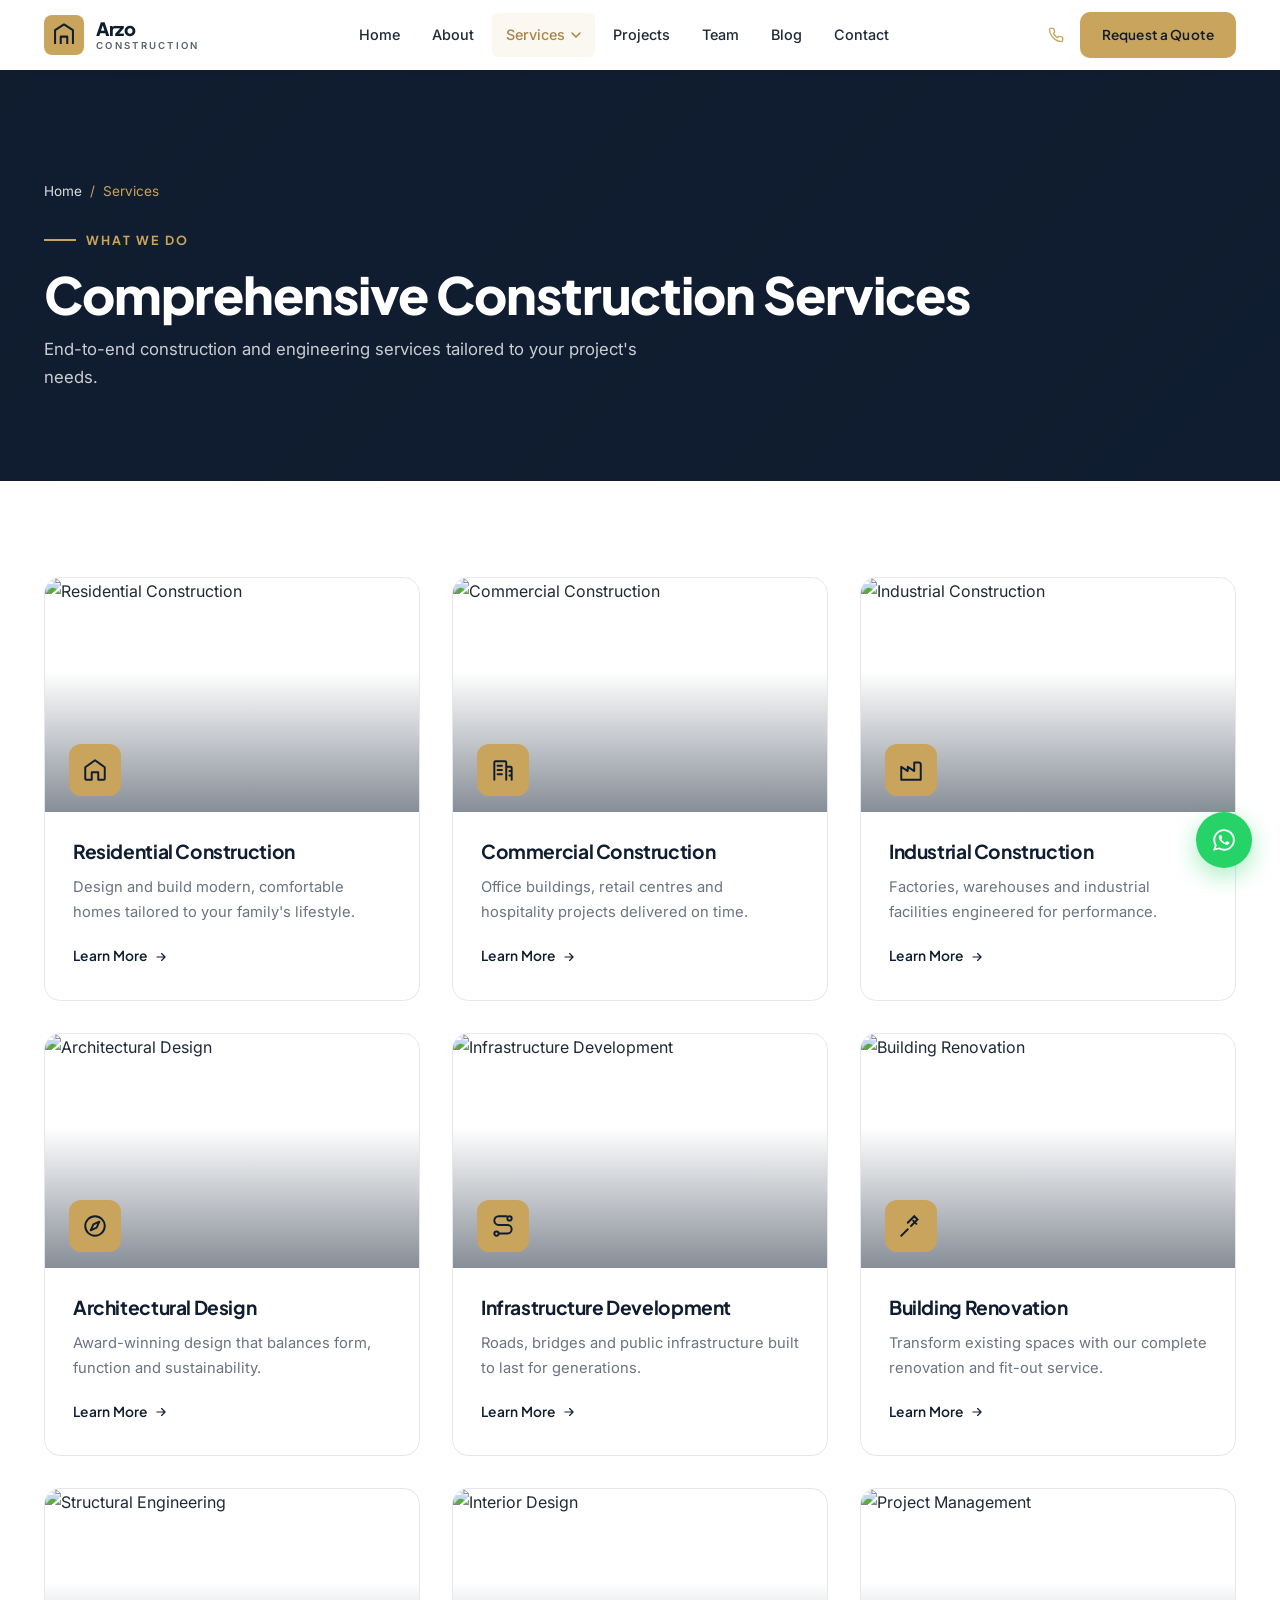
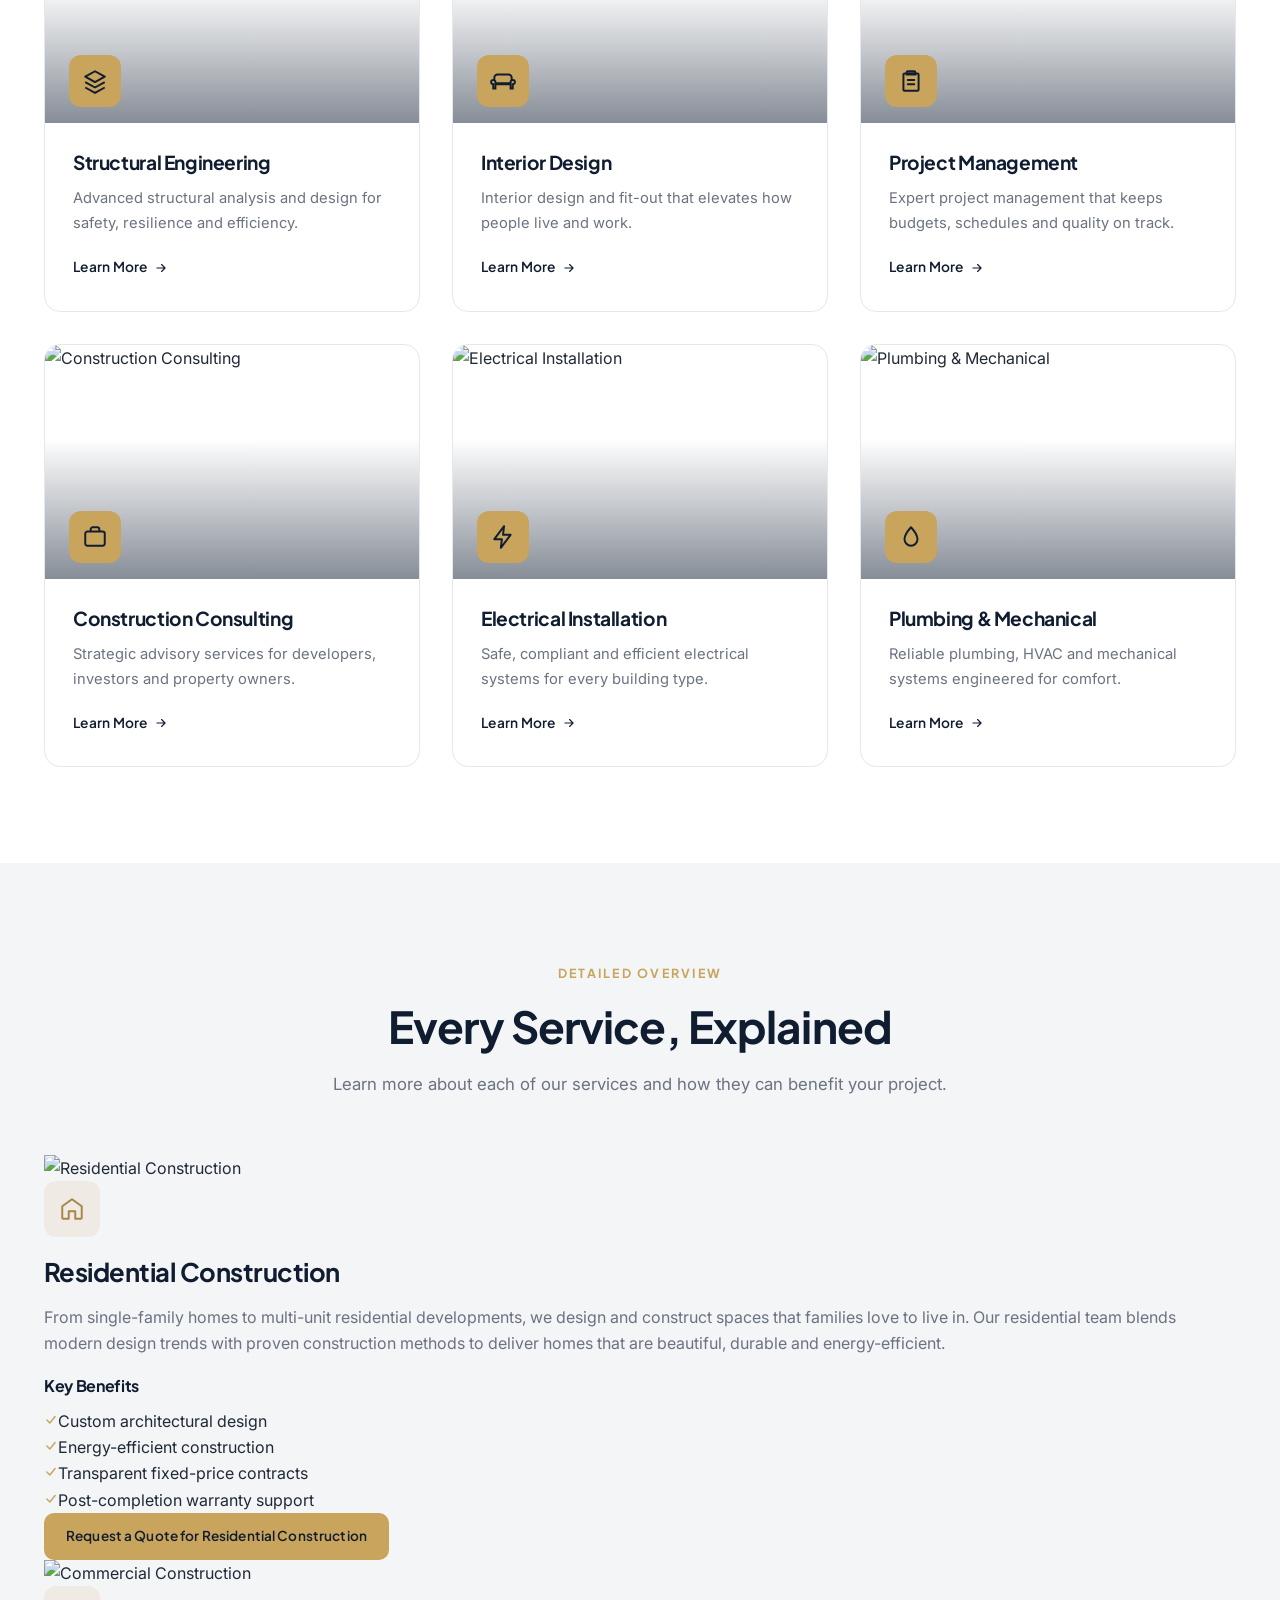
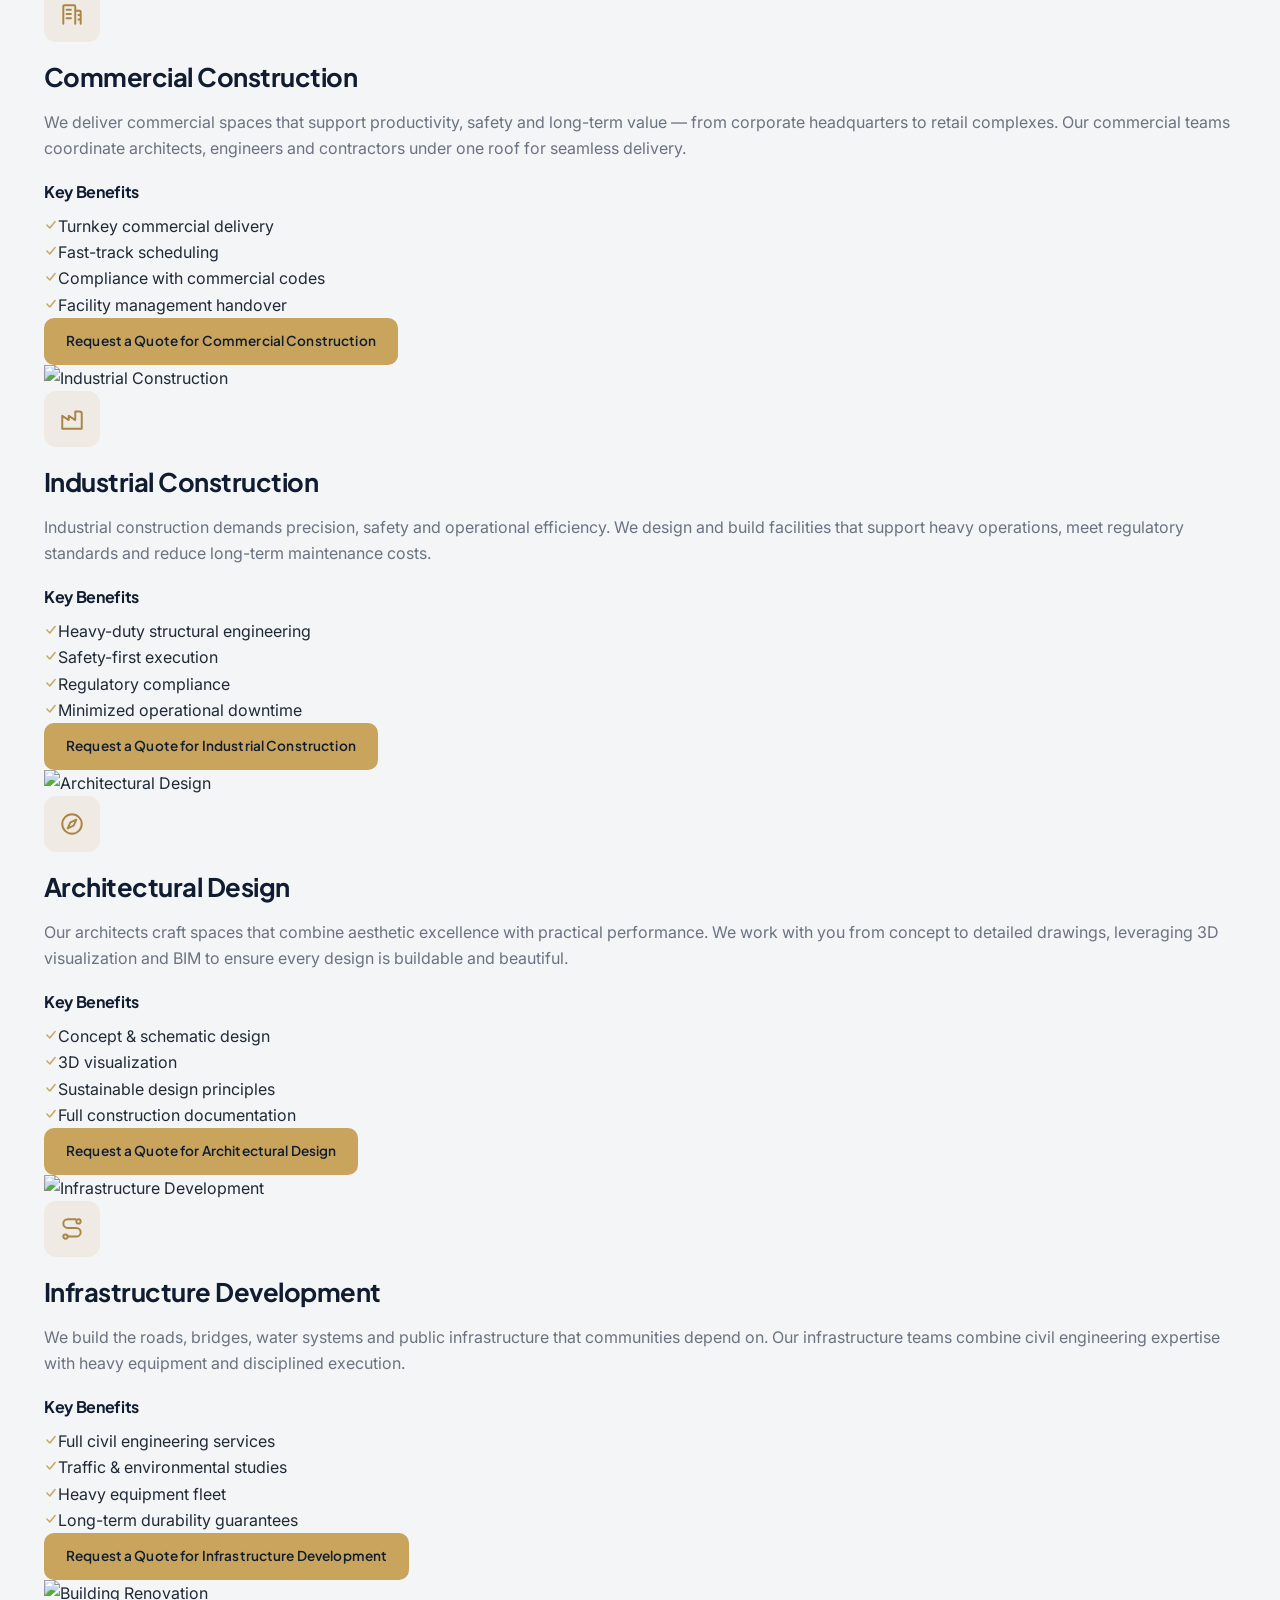
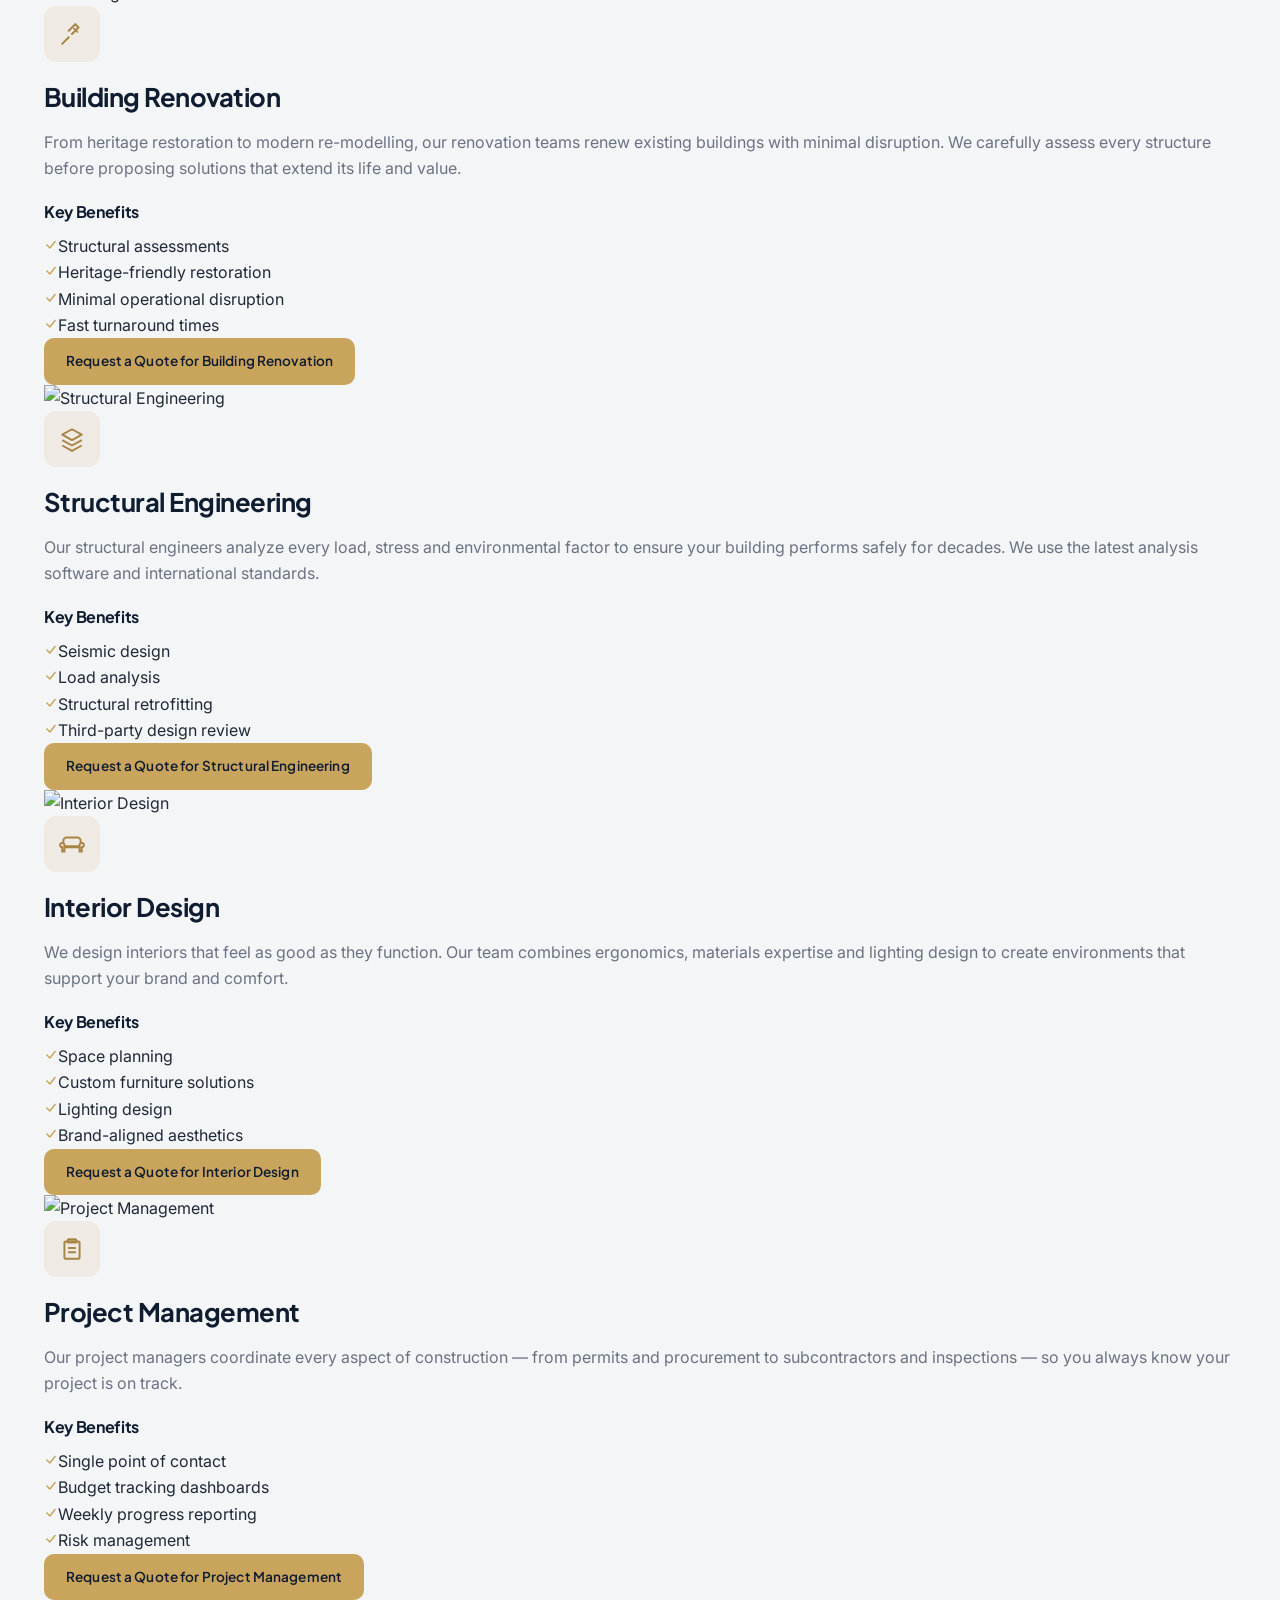
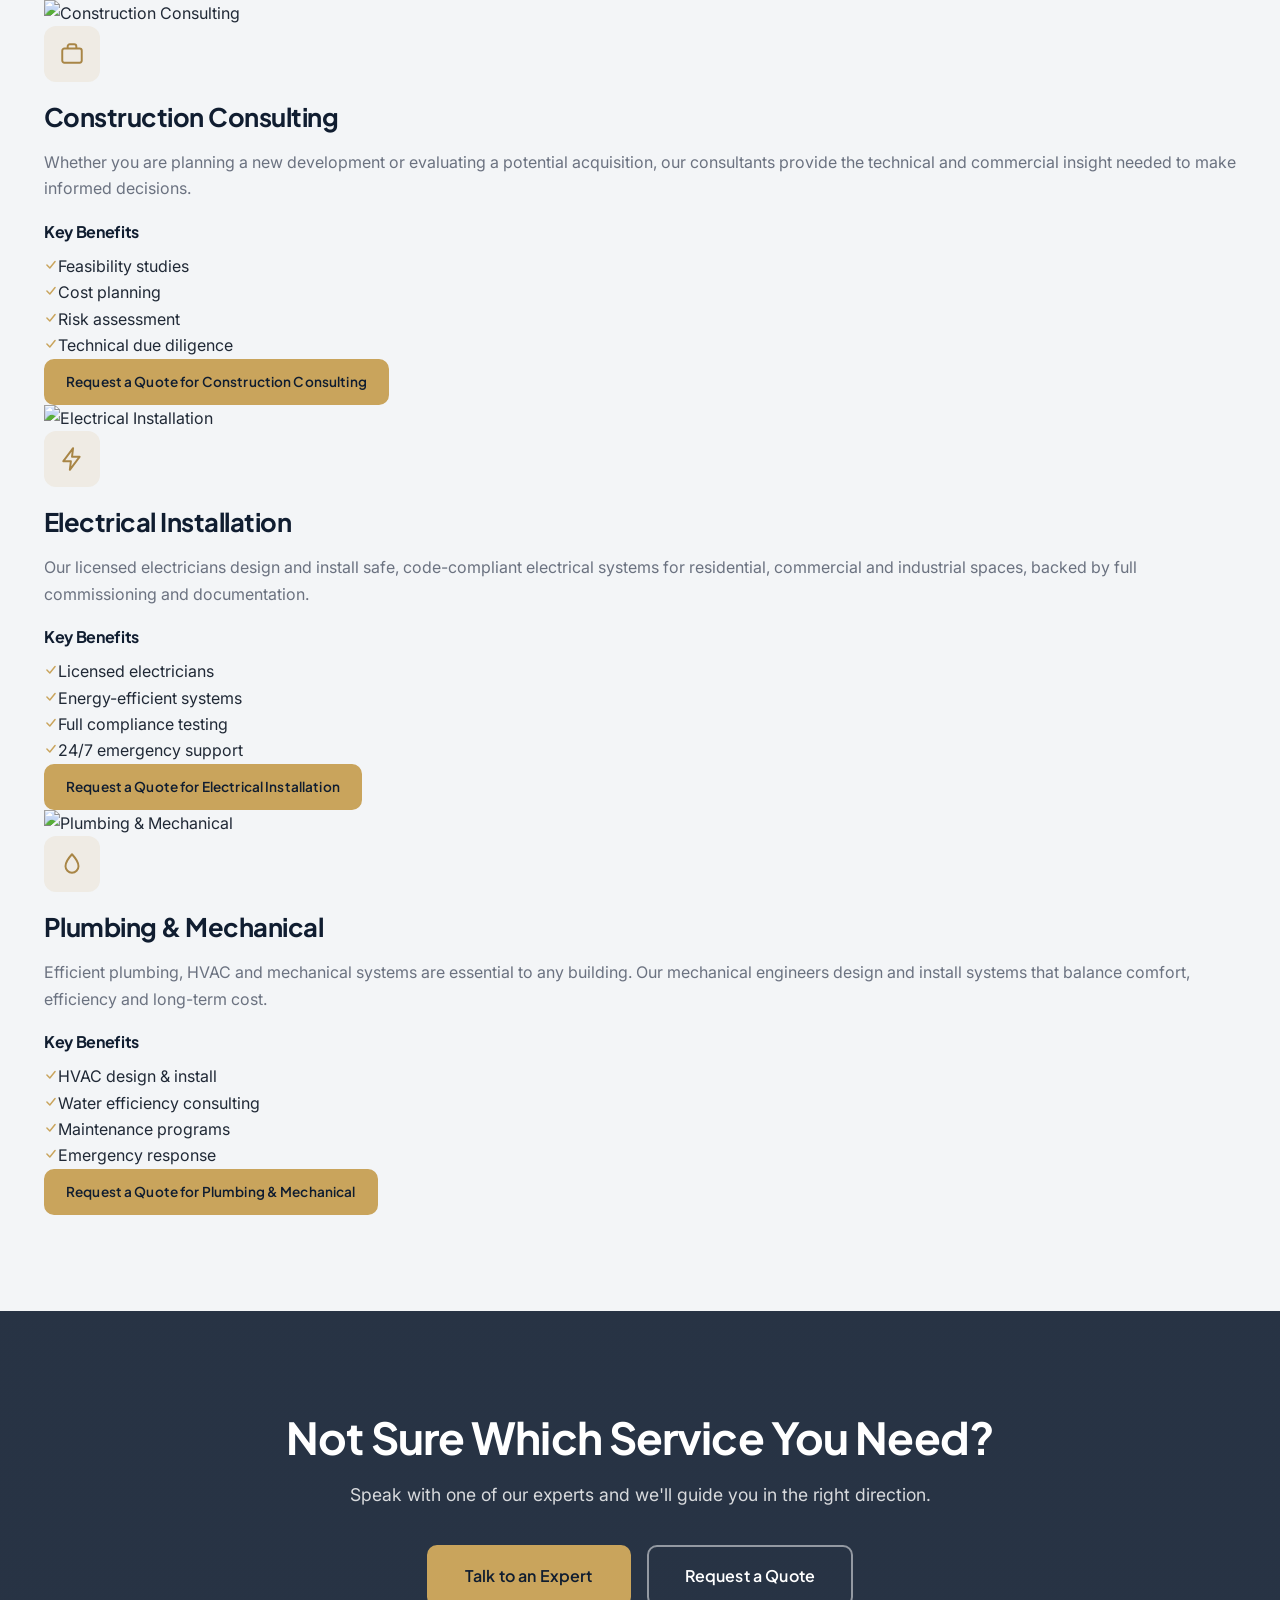
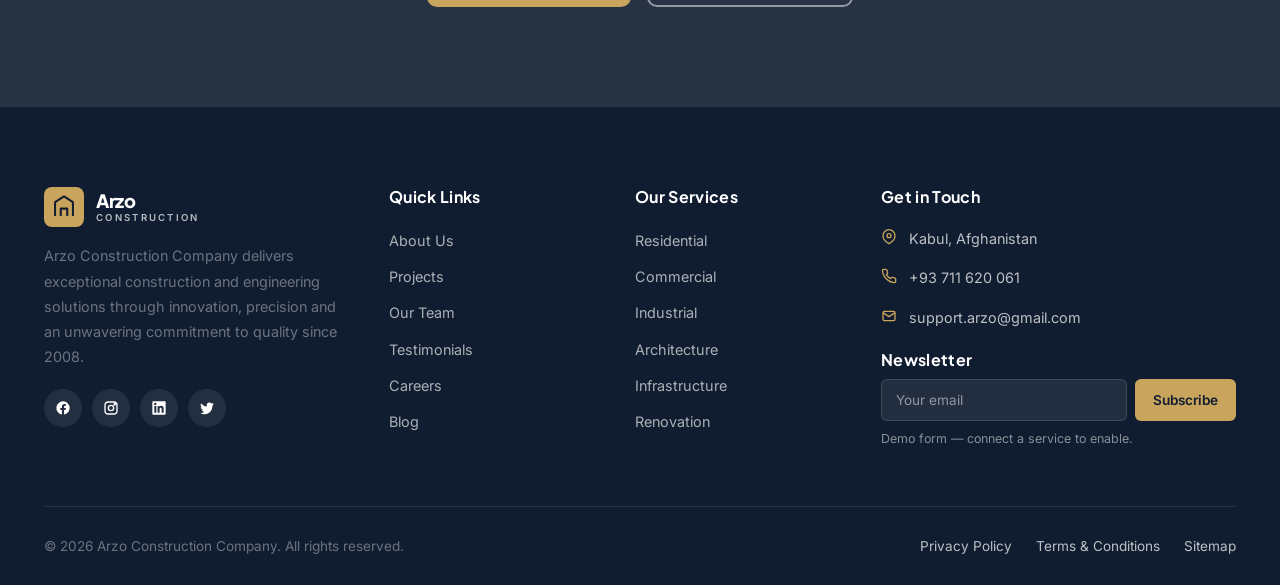
==== commit 23dca1d6: "Update services.html" ====
--- a/services.html
+++ b/services.html
@@ -67,23 +67,23 @@
   const detailed = document.getElementById('detailedServices');
   if(detailed){
     detailed.innerHTML = SERVICES.map((s,i) => `
-      <div id="${s.id}" style="display:grid;grid-template-columns:1fr 1fr;gap:48px;align-items:center;margin-bottom:72px;${i%2?'direction:rtl':''}">
-        <div style="${i%2?'direction:ltr':''}">
-          <img src="${s.image}" alt="${s.title}" style="width:100%;border-radius:var(--r-lg);box-shadow:var(--sh-md);aspect-ratio:4/3;object-fit:cover" loading="lazy">
+      <div id="${s.id}" class="detailed-service ${i%2===1 ? 'reverse' : ''}">
+        <div class="detailed-service-img">
+          <img src="${s.image}" alt="${s.title}" loading="lazy">
         </div>
-        <div style="${i%2?'direction:ltr':''}">
+        <div class="detailed-service-content">
           <div class="feature-icon" style="margin-bottom:20px">${iconSVG(s.icon,26)}</div>
           <h3 style="font-size:1.6rem;margin-bottom:16px">${s.title}</h3>
           <p style="margin-bottom:20px">${s.long}</p>
           <h4 style="margin-bottom:12px;font-size:1rem">Key Benefits</h4>
-          <ul style="margin-bottom:24px;list-style:none;display:grid;grid-template-columns:1fr 1fr;gap:8px">
-            ${s.benefits.map(b => `<li style="display:flex;align-items:center;gap:8px;font-size:.9rem;color:var(--text)"><svg width="14" height="14" viewBox="0 0 24 24" fill="none" style="color:var(--secondary);flex-shrink:0"><path d="M5 12l5 5 9-11" stroke="currentColor" stroke-width="2.5" stroke-linecap="round" stroke-linejoin="round"/></svg>${b}</li>`).join('')}
+          <ul class="detailed-service-benefits">
+            ${s.benefits.map(b => `<li><svg width="14" height="14" viewBox="0 0 24 24" fill="none" style="color:var(--secondary);flex-shrink:0"><path d="M5 12l5 5 9-11" stroke="currentColor" stroke-width="2.5" stroke-linecap="round" stroke-linejoin="round"/></svg>${b}</li>`).join('')}
           </ul>
-          <a href="quote.html" class="btn btn-primary btn-sm">Request a Quote for ${s.title}</a>
+          <a href="quote.html" class="btn btn-primary btn-sm" style="white-space:normal; text-align:center;">Request a Quote for ${s.title}</a>
         </div>
       </div>`).join('');
   }
 });
 </script>
 </body>
-</html>+</html>
--- a/css/responsive.css
+++ b/css/responsive.css
@@ -21,13 +21,26 @@
     border-radius:var(--r-sm);justify-content:space-between;
   }
   .main-nav a.active,.main-nav a:hover{background:rgba(201,164,92,.1);color:var(--secondary-dk)!important}
+  
+  /* --- MOBILE MENU DROPDOWN FIX --- */
   .dropdown{
     position:static;box-shadow:none;border:none;padding:0;
-    opacity:1;visibility:visible;transform:none;margin-left:16px;
-    display:none;
+    margin-left:16px;
   }
-  .has-dropdown.open .dropdown{display:block}
+  /* Force hide on hover so it doesn't get stuck */
+  .has-dropdown:hover .dropdown {
+    opacity: 0;
+    visibility: hidden;
+    display: none;
+  }
+  /* Only show when JS adds the 'open' class */
+  .has-dropdown.open .dropdown{
+    display:block;
+    opacity: 1;
+    visibility: visible;
+  }
   .dropdown a{color:var(--muted)!important;font-size:.9rem}
+  
   .nav-toggle{display:flex}
   .header-actions .btn-primary{display:none}
   .nav-toggle span{background:var(--primary)}
@@ -45,6 +58,22 @@
   .pager a{max-width:100%}
   .pager .next{text-align:left;margin-left:0}
   .form-row{grid-template-columns:1fr}
+
+  /* --- SERVICES PAGE LAYOUT FIX --- */
+  .detailed-service {
+    grid-template-columns: 1fr;
+    gap: 32px;
+  }
+  .detailed-service.reverse {
+    direction: ltr;
+  }
+  .detailed-service-benefits {
+    grid-template-columns: 1fr;
+  }
+  .detailed-service-content .btn {
+    white-space: normal; /* Allows long button text to wrap nicely */
+    text-align: center;
+  }
 }
 
 @media (max-width:640px){
@@ -83,4 +112,4 @@
   .hero{padding:120px 0 50px}
   .hero-badge strong{font-size:1.15rem}
   .stat strong{font-size:2rem}
-}+}
